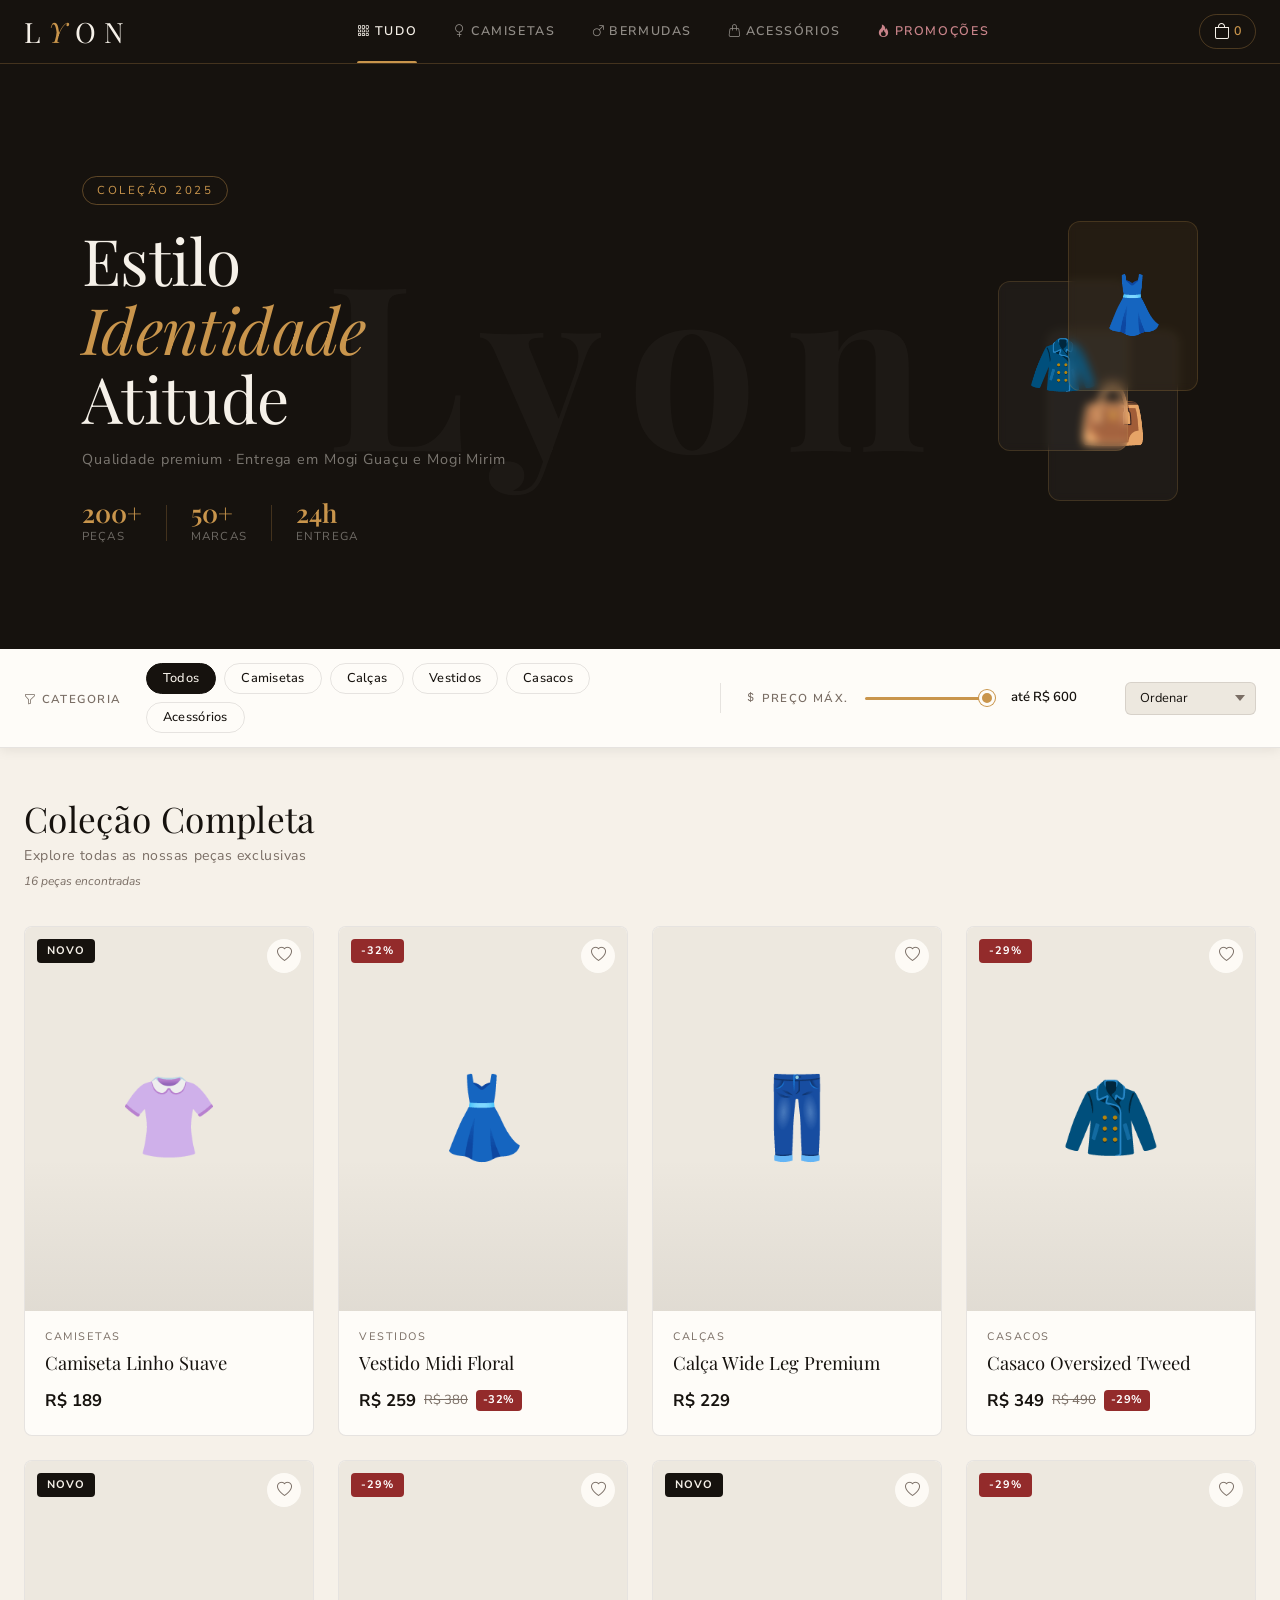
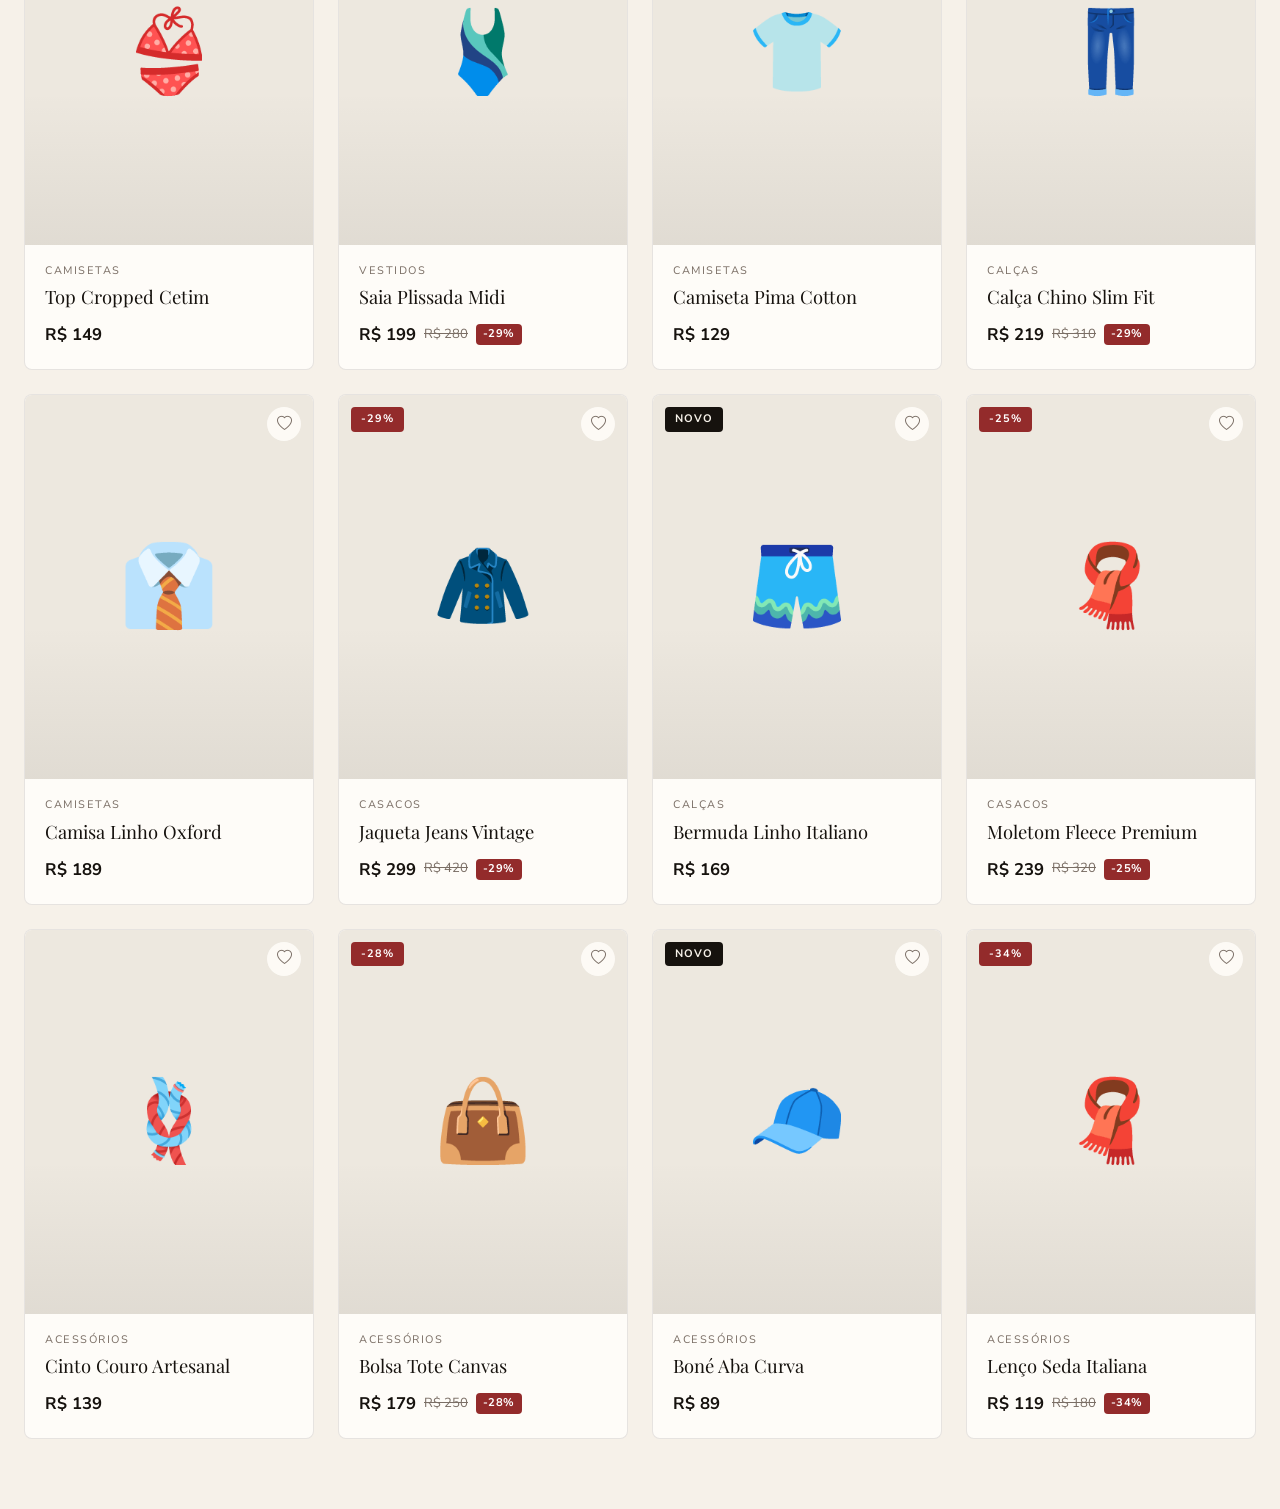
==== index.html @ 22f8c32c "First commit" ====
<!DOCTYPE html>
<html lang="pt-BR">
<head>
  <meta charset="UTF-8" />
  <meta name="viewport" content="width=device-width, initial-scale=1.0" />
  <title>Lyon Streetwear</title>

  <!-- Google Fonts -->
  <link rel="preconnect" href="https://fonts.googleapis.com" />
  <link rel="preconnect" href="https://fonts.gstatic.com" crossorigin />
  <link href="https://fonts.googleapis.com/css2?family=Playfair+Display:ital,wght@0,400;0,600;0,700;1,400;1,600&family=Nunito+Sans:wght@300;400;500;600&display=swap" rel="stylesheet" />

  <!-- Bootstrap 5 CSS -->
  <link href="https://cdn.jsdelivr.net/npm/bootstrap@5.3.3/dist/css/bootstrap.min.css" rel="stylesheet" />

  <!-- Bootstrap Icons -->
  <link rel="stylesheet" href="https://cdn.jsdelivr.net/npm/bootstrap-icons@1.11.3/font/bootstrap-icons.min.css" />

  <!-- Custom CSS -->
  <link rel="stylesheet" href="style.css" />
</head>
<body>

  <!-- ===== NAVBAR ===== -->
  <nav class="navbar navbar-expand-lg sticky-top" id="mainNavbar">
    <div class="container-fluid px-4">
      <a class="navbar-brand logo" href="#">L<em>Y</em>ON</a>

      <button class="navbar-toggler" type="button" data-bs-toggle="collapse" data-bs-target="#navbarContent">
        <span class="navbar-toggler-icon"></span>
      </button>

      <div class="collapse navbar-collapse" id="navbarContent">
        <ul class="navbar-nav mx-auto gap-1" id="sectionTabs">
          <li class="nav-item">
            <button class="nav-tab active" data-section="all">
              <i class="bi bi-grid-3x3-gap me-1"></i>Tudo
            </button>
          </li>
          <li class="nav-item">
            <button class="nav-tab" data-section="feminino">
              <i class="bi bi-gender-female me-1"></i>Camisetas
            </button>
          </li>
          <li class="nav-item">
            <button class="nav-tab" data-section="masculino">
              <i class="bi bi-gender-male me-1"></i>Bermudas
            </button>
          </li>
          <li class="nav-item">
            <button class="nav-tab" data-section="acessorios">
              <i class="bi bi-handbag me-1"></i>Acessórios
            </button>
          </li>
          <li class="nav-item">
            <button class="nav-tab promo-tab" data-section="promo">
              <i class="bi bi-fire me-1"></i>Promoções
            </button>
          </li>
        </ul>

        <div class="d-flex align-items-center gap-3 navbar-right">
          <span class="cart-count" id="cartBadge">
            <i class="bi bi-bag"></i>
            <span id="cartCount">0</span>
          </span>
        </div>
      </div>
    </div>
  </nav>

  <!-- ===== HERO ===== -->
  <section class="hero-section" id="heroArea">
    <div class="hero-bg-text">Lyon</div>
    <div class="container py-5">
      <div class="row align-items-center min-vh-40">
        <div class="col-lg-7" data-animate="fade-up">
          <span class="hero-eyebrow">Coleção 2025</span>
          <h1 class="hero-title">Estilo<br><em>Identidade</em><br>Atitude</h1>
          <p class="hero-sub">Qualidade premium · Entrega em Mogi Guaçu e Mogi Mirim</p>
          <div class="hero-stats d-flex gap-4 mt-4">
            <div class="stat-item">
              <span class="stat-num">200+</span>
              <span class="stat-label">Peças</span>
            </div>
            <div class="stat-divider"></div>
            <div class="stat-item">
              <span class="stat-num">50+</span>
              <span class="stat-label">Marcas</span>
            </div>
            <div class="stat-divider"></div>
            <div class="stat-item">
              <span class="stat-num">24h</span>
              <span class="stat-label">Entrega</span>
            </div>
          </div>
        </div>
        <div class="col-lg-5 d-none d-lg-flex justify-content-end" data-animate="fade-left">
          <div class="hero-card-stack">
            <div class="hero-card-item card-1">👗</div>
            <div class="hero-card-item card-2">🧥</div>
            <div class="hero-card-item card-3">👜</div>
          </div>
        </div>
      </div>
    </div>
  </section>

  <!-- ===== FILTERS BAR ===== -->
  <div class="filters-bar sticky-filters" id="filtersBar">
    <div class="container-fluid px-4">
      <div class="row align-items-center gy-2">

        <!-- Category filters -->
        <div class="col-auto">
          <span class="filter-label"><i class="bi bi-funnel me-1"></i>Categoria</span>
        </div>
        <div class="col">
          <div class="d-flex flex-wrap gap-2" id="catFilters">
            <button class="cat-btn active" data-cat="all">Todos</button>
            <button class="cat-btn" data-cat="camisetas">Camisetas</button>
            <button class="cat-btn" data-cat="calças">Calças</button>
            <button class="cat-btn" data-cat="vestidos">Vestidos</button>
            <button class="cat-btn" data-cat="casacos">Casacos</button>
            <button class="cat-btn" data-cat="acessórios">Acessórios</button>
          </div>
        </div>

        <div class="col-auto d-none d-md-block">
          <div class="filter-divider"></div>
        </div>

        <!-- Price filter -->
        <div class="col-auto d-flex align-items-center gap-3">
          <span class="filter-label"><i class="bi bi-currency-dollar me-1"></i>Preço máx.</span>
          <div class="price-range-wrap">
            <input type="range" class="price-slider" id="priceRange"
              min="50" max="600" value="600" step="10" />
          </div>
          <span class="price-display" id="priceDisplay">até R$ 600</span>
        </div>

        <!-- Sort -->
        <div class="col-auto ms-auto">
          <select class="sort-select" id="sortSelect">
            <option value="default">Ordenar</option>
            <option value="price-asc">Menor preço</option>
            <option value="price-desc">Maior preço</option>
            <option value="discount">Maior desconto</option>
          </select>
        </div>

      </div>
    </div>
  </div>

  <!-- ===== MAIN CONTENT ===== -->
  <main class="main-content">

    <!-- ALL SECTION -->
    <section class="store-section active" id="all-section">
      <div class="container-fluid px-4">
        <div class="section-header">
          <h2 class="section-title">Coleção Completa</h2>
          <p class="section-subtitle">Explore todas as nossas peças exclusivas</p>
          <span class="results-count" id="all-count"></span>
        </div>
        <div class="row g-4" id="all-grid"></div>
      </div>
    </section>

    <!-- CAMISETAS SECTION -->
    <section class="store-section" id="camisetas-section">
      <div class="container-fluid px-4">
        <div class="section-header">
          <h2 class="section-title">Camisetas</h2>
          <p class="section-subtitle">Para cada momento, uma peça perfeita</p>
          <span class="results-count" id="camisetas-count"></span>
        </div>
        <div class="row g-4" id="camisetas-grid"></div>
      </div>
    </section>

    <!-- BERMUDAS SECTION -->
    <section class="store-section" id="bermudas-section">
      <div class="container-fluid px-4">
        <div class="section-header">
          <h2 class="section-title">Bermudas</h2>
          <p class="section-subtitle">Estilo sem abrir mão do conforto</p>
          <span class="results-count" id="bermudas-count"></span>
        </div>
        <div class="row g-4" id="bermudas-grid"></div>
      </div>
    </section>

    <!-- ACESSORIOS SECTION -->
    <section class="store-section" id="acessorios-section">
      <div class="container-fluid px-4">
        <div class="section-header">
          <h2 class="section-title">Acessórios</h2>
          <p class="section-subtitle">O detalhe que transforma o look</p>
          <span class="results-count" id="acessorios-count"></span>
        </div>
        <div class="row g-4" id="acessorios-grid"></div>
      </div>
    </section>

    <!-- PROMO SECTION -->
    <section class="store-section" id="promo-section">
      <div class="container-fluid px-4">

        <!-- Promo Banner -->
        <div class="promo-banner mb-5">
          <div class="promo-banner-bg-text">SALE</div>
          <div class="row align-items-center">
            <div class="col-md-8">
              <span class="promo-eyebrow"><i class="bi bi-fire me-1"></i>Oferta Limitada</span>
              <h2 class="promo-banner-title">Até <em>50% OFF</em><br>nas melhores peças</h2>
              <p class="promo-banner-sub">Corra! Estoque limitado. Promoções válidas enquanto durarem.</p>
            </div>
            <div class="col-md-4 d-none d-md-flex justify-content-end">
              <div class="promo-badge-big">
                <span class="promo-pct">50</span>
                <span class="promo-pct-sign">%<br>OFF</span>
              </div>
            </div>
          </div>
        </div>

        <div class="section-header">
          <h2 class="section-title promo-title">Em Promoção</h2>
          <p class="section-subtitle">Descontos exclusivos nas peças selecionadas</p>
          <span class="results-count" id="promo-count"></span>
        </div>
        <div class="row g-4" id="promo-grid"></div>
      </div>
    </section>

  </main>

  <!-- ===== PRODUCT MODAL ===== -->
  <div class="modal fade" id="productModal" tabindex="-1" aria-hidden="true">
    <div class="modal-dialog modal-lg modal-dialog-centered">
      <div class="modal-content product-modal-content">

        <button type="button" class="modal-close-btn" data-bs-dismiss="modal">
          <i class="bi bi-x-lg"></i>
        </button>

        <div class="row g-0">
          <!-- Image -->
          <div class="col-md-5">
            <div class="modal-product-img" id="modalImg"></div>
          </div>

          <!-- Details -->
          <div class="col-md-7">
            <div class="modal-body-custom">

              <div class="modal-cat-label" id="modalCat"></div>
              <h3 class="modal-product-name" id="modalName"></h3>

              <!-- Unique Code -->
              <div class="product-code-box">
                <div>
                  <div class="code-label"><i class="bi bi-qr-code me-1"></i>Código único do produto</div>
                  <div class="code-value" id="modalCode"></div>
                </div>
                <button class="btn-copy" id="copyCodeBtn" title="Copiar código">
                  <i class="bi bi-clipboard"></i>
                </button>
              </div>

              <!-- Prices -->
              <div class="modal-prices d-flex align-items-center gap-2" id="modalPrices"></div>

              <!-- Description -->
              <p class="modal-desc" id="modalDesc"></p>

              <!-- Sizes -->
              <div class="modal-sizes-block" id="modalSizesBlock">
                <div class="sizes-label">Selecionar tamanho</div>
                <div class="sizes-wrap d-flex flex-wrap gap-2" id="modalSizes"></div>
              </div>

              <!-- Divider -->
              <hr class="modal-divider" />

              <!-- Features -->
              <div class="modal-features d-flex gap-3 mb-4">
                <div class="feature-item">
                  <i class="bi bi-truck"></i>
                  <span>Entrega rápida</span>
                </div>
                <div class="feature-item">
                  <i class="bi bi-arrow-repeat"></i>
                  <span>Troca fácil</span>
                </div>
                <div class="feature-item">
                  <i class="bi bi-shield-check"></i>
                  <span>Produto original</span>
                </div>
              </div>

              <!-- WhatsApp Button -->
              <a id="whatsappLink" class="btn-whatsapp" href="#" target="_blank" rel="noopener">
                <svg class="wa-icon" viewBox="0 0 24 24" xmlns="http://www.w3.org/2000/svg">
                  <path d="M17.472 14.382c-.297-.149-1.758-.867-2.03-.967-.273-.099-.471-.148-.67.15-.197.297-.767.966-.94 1.164-.173.199-.347.223-.644.075-.297-.15-1.255-.463-2.39-1.475-.883-.788-1.48-1.761-1.653-2.059-.173-.297-.018-.458.13-.606.134-.133.298-.347.446-.52.149-.174.198-.298.298-.497.099-.198.05-.371-.025-.52-.075-.149-.669-1.612-.916-2.207-.242-.579-.487-.5-.669-.51-.173-.008-.371-.01-.57-.01-.198 0-.52.074-.792.372-.272.297-1.04 1.016-1.04 2.479 0 1.462 1.065 2.875 1.213 3.074.149.198 2.096 3.2 5.077 4.487.709.306 1.262.489 1.694.625.712.227 1.36.195 1.871.118.571-.085 1.758-.719 2.006-1.413.248-.694.248-1.289.173-1.413-.074-.124-.272-.198-.57-.347m-5.421 7.403h-.004a9.87 9.87 0 01-5.031-1.378l-.361-.214-3.741.982.998-3.648-.235-.374a9.86 9.86 0 01-1.51-5.26c.001-5.45 4.436-9.884 9.888-9.884 2.64 0 5.122 1.03 6.988 2.898a9.825 9.825 0 012.893 6.994c-.003 5.45-4.437 9.884-9.885 9.884m8.413-18.297A11.815 11.815 0 0012.05 0C5.495 0 .16 5.335.157 11.892c0 2.096.547 4.142 1.588 5.945L.057 24l6.305-1.654a11.882 11.882 0 005.683 1.448h.005c6.554 0 11.89-5.335 11.893-11.893a11.821 11.821 0 00-3.48-8.413z"/>
                </svg>
                Comprar pelo WhatsApp
              </a>

            </div>
          </div>
        </div>

      </div>
    </div>
  </div>

  <!-- ===== TOAST ===== -->
  <div class="toast-container position-fixed bottom-0 end-0 p-3">
    <div id="copyToast" class="toast align-items-center text-bg-dark border-0" role="alert">
      <div class="d-flex">
        <div class="toast-body">
          <i class="bi bi-clipboard-check me-2 text-warning"></i>
          Código copiado com sucesso!
        </div>
        <button type="button" class="btn-close btn-close-white me-2 m-auto" data-bs-dismiss="toast"></button>
      </div>
    </div>
  </div>

  <!-- Bootstrap 5 JS -->
  <script src="https://cdn.jsdelivr.net/npm/bootstrap@5.3.3/dist/js/bootstrap.bundle.min.js"></script>

  <!-- Custom JS -->
  <script src="script.js"></script>
</body>
</html>
---- style.css ----
/* =============================================
   VELOUR — Loja de Roupas
   style.css
   ============================================= */

/* ----- CSS VARIABLES ----- */
:root {
  --cream:        #F6F1E9;
  --dark:         #16120E;
  --gold:         #C9954C;
  --gold-light:   #E8C07A;
  --rose:         #C9848A;
  --muted:        #7A6E65;
  --light-bg:     #EDE8DF;
  --white:        #FEFCF8;
  --promo-red:    #932B2B;
  --promo-soft:   #F9EAEA;
  --border:       rgba(22, 18, 14, 0.10);
  --shadow-sm:    0 2px 12px rgba(22,18,14,0.08);
  --shadow-md:    0 8px 32px rgba(22,18,14,0.13);
  --shadow-lg:    0 20px 60px rgba(22,18,14,0.18);
  --transition:   0.28s cubic-bezier(0.4, 0, 0.2, 1);
}

/* ----- BASE ----- */
*, *::before, *::after { box-sizing: border-box; }

html { scroll-behavior: smooth; }

body {
  font-family: 'Nunito Sans', sans-serif;
  background-color: var(--cream);
  color: var(--dark);
  overflow-x: hidden;
}

/* ----- SCROLLBAR ----- */
::-webkit-scrollbar { width: 5px; }
::-webkit-scrollbar-track { background: var(--cream); }
::-webkit-scrollbar-thumb { background: var(--gold); border-radius: 4px; }

/* =============================================
   NAVBAR
   ============================================= */
#mainNavbar {
  background: var(--dark);
  border-bottom: 1px solid rgba(201, 149, 76, 0.25);
  padding: 0;
  min-height: 64px;
  z-index: 1050;
}

/* Logo */
.logo {
  font-family: 'Playfair Display', serif;
  font-size: 1.75rem;
  font-weight: 400;
  letter-spacing: 0.28em;
  color: var(--cream) !important;
  text-decoration: none;
  line-height: 1;
}
.logo em {
  font-style: italic;
  color: var(--gold);
}

/* Toggler */
.navbar-toggler {
  border-color: rgba(201,149,76,0.4);
  padding: 6px 10px;
}
.navbar-toggler-icon {
  background-image: url("data:image/svg+xml,%3csvg xmlns='http://www.w3.org/2000/svg' viewBox='0 0 30 30'%3e%3cpath stroke='rgba(201,149,76,0.9)' stroke-linecap='round' stroke-miterlimit='10' stroke-width='2' d='M4 7h22M4 15h22M4 23h22'/%3e%3c/svg%3e");
}

/* Nav tabs */
.nav-tab {
  background: none;
  border: none;
  color: rgba(246, 241, 233, 0.55);
  font-family: 'Nunito Sans', sans-serif;
  font-size: 0.78rem;
  font-weight: 600;
  letter-spacing: 0.13em;
  text-transform: uppercase;
  padding: 22px 16px;
  cursor: pointer;
  position: relative;
  transition: color var(--transition);
  white-space: nowrap;
}
.nav-tab::after {
  content: '';
  position: absolute;
  bottom: 0; left: 16px; right: 16px;
  height: 2px;
  background: var(--gold);
  border-radius: 2px 2px 0 0;
  transform: scaleX(0);
  transition: transform var(--transition);
}
.nav-tab:hover,
.nav-tab.active {
  color: var(--cream);
}
.nav-tab.active::after,
.nav-tab:hover::after {
  transform: scaleX(1);
}
.nav-tab.promo-tab {
  color: var(--rose);
}
.nav-tab.promo-tab::after { display: none; }
.nav-tab.promo-tab:hover,
.nav-tab.promo-tab.active {
  color: #fff;
  background: var(--promo-red);
  border-radius: 4px;
}

/* Cart badge */
.cart-count {
  display: flex;
  align-items: center;
  gap: 4px;
  color: var(--cream);
  font-size: 1rem;
  cursor: pointer;
  padding: 8px 14px;
  border: 1px solid rgba(201,149,76,0.3);
  border-radius: 100px;
  transition: border-color var(--transition);
  line-height: 1;
}
.cart-count:hover { border-color: var(--gold); }
.cart-count span {
  font-size: 0.78rem;
  font-weight: 600;
  color: var(--gold);
}

/* =============================================
   HERO
   ============================================= */
.hero-section {
  background: var(--dark);
  position: relative;
  overflow: hidden;
  padding: 64px 0 56px;
}
.hero-bg-text {
  position: absolute;
  top: 50%;
  left: 50%;
  transform: translate(-50%, -50%);
  font-family: 'Playfair Display', serif;
  font-size: clamp(6rem, 18vw, 18rem);
  font-weight: 700;
  color: rgba(255,255,255,0.03);
  letter-spacing: 0.12em;
  white-space: nowrap;
  pointer-events: none;
  user-select: none;
}
.min-vh-40 { min-height: 40vh; }

.hero-eyebrow {
  display: inline-block;
  font-size: 0.72rem;
  letter-spacing: 0.22em;
  text-transform: uppercase;
  color: var(--gold);
  border: 1px solid rgba(201,149,76,0.4);
  padding: 5px 14px;
  border-radius: 100px;
  margin-bottom: 20px;
}
.hero-title {
  font-family: 'Playfair Display', serif;
  font-size: clamp(2.6rem, 5vw, 4.2rem);
  font-weight: 400;
  color: var(--cream);
  line-height: 1.08;
  letter-spacing: -0.01em;
  margin-bottom: 16px;
}
.hero-title em {
  font-style: italic;
  color: var(--gold);
}
.hero-sub {
  color: rgba(246,241,233,0.45);
  font-size: 0.9rem;
  letter-spacing: 0.06em;
  margin-bottom: 0;
}
.hero-stats {
  padding-top: 6px;
}
.stat-item {
  display: flex;
  flex-direction: column;
  gap: 2px;
}
.stat-num {
  font-family: 'Playfair Display', serif;
  font-size: 1.6rem;
  color: var(--gold);
  font-weight: 600;
  line-height: 1;
}
.stat-label {
  font-size: 0.72rem;
  color: rgba(246,241,233,0.4);
  text-transform: uppercase;
  letter-spacing: 0.1em;
}
.stat-divider {
  width: 1px;
  height: 36px;
  background: rgba(201,149,76,0.25);
  align-self: center;
}

/* Hero card stack */
.hero-card-stack {
  position: relative;
  width: 220px;
  height: 280px;
}
.hero-card-item {
  position: absolute;
  display: flex;
  align-items: center;
  justify-content: center;
  font-size: 3.5rem;
  border-radius: 12px;
  width: 130px;
  height: 170px;
  background: rgba(255,255,255,0.04);
  border: 1px solid rgba(201,149,76,0.2);
  backdrop-filter: blur(4px);
}
.card-1 { top: 0; right: 0; z-index: 3; background: rgba(201,149,76,0.08); animation: float1 4s ease-in-out infinite; }
.card-2 { top: 60px; right: 70px; z-index: 2; animation: float2 4s ease-in-out infinite 0.8s; }
.card-3 { top: 110px; right: 20px; z-index: 1; animation: float3 4s ease-in-out infinite 1.6s; }

@keyframes float1 { 0%,100%{transform:translateY(0)} 50%{transform:translateY(-10px)} }
@keyframes float2 { 0%,100%{transform:translateY(0)} 50%{transform:translateY(-7px)} }
@keyframes float3 { 0%,100%{transform:translateY(0)} 50%{transform:translateY(-12px)} }

/* Animations */
[data-animate] { opacity: 0; transform: translateY(24px); transition: opacity 0.7s ease, transform 0.7s ease; }
[data-animate="fade-left"] { transform: translateX(24px); }
[data-animate].animated { opacity: 1; transform: none; }

/* =============================================
   FILTERS BAR
   ============================================= */
.filters-bar {
  background: var(--white);
  border-bottom: 1px solid var(--border);
  padding: 14px 0;
  box-shadow: var(--shadow-sm);
  z-index: 1040;
  top: 64px;
}

.filter-label {
  font-size: 0.72rem;
  text-transform: uppercase;
  letter-spacing: 0.13em;
  color: var(--muted);
  font-weight: 600;
  white-space: nowrap;
}

/* Category buttons */
.cat-btn {
  background: none;
  border: 1px solid var(--border);
  border-radius: 100px;
  padding: 5px 16px;
  font-family: 'Nunito Sans', sans-serif;
  font-size: 0.8rem;
  font-weight: 500;
  color: var(--dark);
  cursor: pointer;
  transition: all var(--transition);
  letter-spacing: 0.02em;
}
.cat-btn:hover {
  border-color: var(--gold);
  color: var(--gold);
}
.cat-btn.active {
  background: var(--dark);
  border-color: var(--dark);
  color: var(--cream);
}

.filter-divider {
  width: 1px;
  height: 30px;
  background: var(--border);
}

/* Price slider */
.price-range-wrap { display: flex; align-items: center; }
.price-slider {
  -webkit-appearance: none;
  appearance: none;
  width: 130px;
  height: 3px;
  background: linear-gradient(to right, var(--gold) var(--pct, 100%), rgba(22,18,14,0.15) var(--pct, 100%));
  outline: none;
  border-radius: 3px;
  cursor: pointer;
}
.price-slider::-webkit-slider-thumb {
  -webkit-appearance: none;
  width: 16px;
  height: 16px;
  background: var(--gold);
  border-radius: 50%;
  border: 3px solid var(--white);
  box-shadow: 0 0 0 1px var(--gold);
  cursor: pointer;
}
.price-slider::-moz-range-thumb {
  width: 14px;
  height: 14px;
  background: var(--gold);
  border-radius: 50%;
  border: 3px solid var(--white);
  cursor: pointer;
}
.price-display {
  font-size: 0.82rem;
  font-weight: 600;
  color: var(--dark);
  min-width: 90px;
}

/* Sort select */
.sort-select {
  background: var(--light-bg);
  border: 1px solid var(--border);
  border-radius: 6px;
  padding: 6px 14px;
  font-family: 'Nunito Sans', sans-serif;
  font-size: 0.8rem;
  color: var(--dark);
  cursor: pointer;
  outline: none;
  transition: border-color var(--transition);
  appearance: none;
  -webkit-appearance: none;
  background-image: url("data:image/svg+xml,%3Csvg xmlns='http://www.w3.org/2000/svg' width='10' height='6'%3E%3Cpath d='M0 0l5 6 5-6z' fill='%237A6E65'/%3E%3C/svg%3E");
  background-repeat: no-repeat;
  background-position: right 10px center;
  padding-right: 28px;
}
.sort-select:focus { border-color: var(--gold); }

/* =============================================
   SECTIONS
   ============================================= */
.main-content { padding-top: 10px; }

.store-section {
  display: none;
  padding: 40px 0 70px;
}
.store-section.active { display: block; }

.section-header {
  margin-bottom: 36px;
  display: flex;
  flex-direction: column;
  gap: 4px;
}
.section-title {
  font-family: 'Playfair Display', serif;
  font-size: 2.2rem;
  font-weight: 400;
  letter-spacing: 0.01em;
  margin: 0;
  color: var(--dark);
}
.section-subtitle {
  font-size: 0.88rem;
  color: var(--muted);
  letter-spacing: 0.04em;
  margin: 0;
}
.results-count {
  font-size: 0.75rem;
  color: var(--muted);
  font-style: italic;
  margin-top: 2px;
}

/* =============================================
   PROMO BANNER
   ============================================= */
.promo-banner {
  background: var(--dark);
  border-radius: 10px;
  padding: 44px 48px;
  position: relative;
  overflow: hidden;
}
.promo-banner-bg-text {
  position: absolute;
  right: -20px;
  top: 50%;
  transform: translateY(-50%);
  font-family: 'Playfair Display', serif;
  font-size: 10rem;
  color: rgba(255,255,255,0.04);
  font-weight: 700;
  line-height: 1;
  pointer-events: none;
}
.promo-eyebrow {
  display: inline-block;
  font-size: 0.72rem;
  letter-spacing: 0.2em;
  text-transform: uppercase;
  color: var(--rose);
  border: 1px solid rgba(201,132,138,0.35);
  padding: 5px 14px;
  border-radius: 100px;
  margin-bottom: 14px;
}
.promo-banner-title {
  font-family: 'Playfair Display', serif;
  font-size: clamp(1.8rem, 3.5vw, 2.8rem);
  font-weight: 400;
  color: var(--cream);
  line-height: 1.15;
  margin-bottom: 10px;
}
.promo-banner-title em {
  font-style: italic;
  color: var(--gold);
}
.promo-banner-sub {
  color: rgba(246,241,233,0.45);
  font-size: 0.88rem;
  margin: 0;
}
.promo-badge-big {
  display: flex;
  align-items: flex-start;
  gap: 4px;
  color: var(--gold);
}
.promo-pct {
  font-family: 'Playfair Display', serif;
  font-size: 6rem;
  font-weight: 700;
  line-height: 1;
}
.promo-pct-sign {
  font-family: 'Playfair Display', serif;
  font-size: 1.8rem;
  font-weight: 600;
  line-height: 1.1;
  padding-top: 8px;
  color: var(--gold-light);
}
.promo-title { color: var(--promo-red); }

/* =============================================
   PRODUCT CARDS
   ============================================= */
.product-card {
  background: var(--white);
  border-radius: 8px;
  overflow: hidden;
  cursor: pointer;
  transition: transform var(--transition), box-shadow var(--transition);
  border: 1px solid var(--border);
  height: 100%;
  display: flex;
  flex-direction: column;
}
.product-card:hover {
  transform: translateY(-8px);
  box-shadow: var(--shadow-lg);
  border-color: transparent;
}

.product-thumb {
  position: relative;
  aspect-ratio: 3 / 4;
  display: flex;
  align-items: center;
  justify-content: center;
  font-size: 5rem;
  background: var(--light-bg);
  overflow: hidden;
  flex-shrink: 0;
}
.product-thumb::after {
  content: '';
  position: absolute;
  inset: 0;
  background: linear-gradient(to bottom, transparent 60%, rgba(22,18,14,0.06) 100%);
}

/* Badges */
.badge-promo,
.badge-new {
  position: absolute;
  top: 12px;
  left: 12px;
  font-size: 0.68rem;
  font-weight: 700;
  letter-spacing: 0.1em;
  text-transform: uppercase;
  padding: 4px 10px;
  border-radius: 4px;
  z-index: 1;
}
.badge-promo { background: var(--promo-red); color: #fff; }
.badge-new { background: var(--dark); color: var(--cream); }
.badge-wishlist {
  position: absolute;
  top: 12px;
  right: 12px;
  width: 34px;
  height: 34px;
  background: rgba(254,252,248,0.9);
  border-radius: 50%;
  display: flex;
  align-items: center;
  justify-content: center;
  font-size: 0.95rem;
  color: var(--muted);
  z-index: 1;
  transition: all var(--transition);
  backdrop-filter: blur(4px);
}
.badge-wishlist:hover { background: #fff; color: var(--promo-red); transform: scale(1.1); }

.product-body {
  padding: 18px 20px 22px;
  display: flex;
  flex-direction: column;
  flex-grow: 1;
}
.product-cat-tag {
  font-size: 0.68rem;
  text-transform: uppercase;
  letter-spacing: 0.14em;
  color: var(--muted);
  margin-bottom: 6px;
}
.product-name {
  font-family: 'Playfair Display', serif;
  font-size: 1.15rem;
  font-weight: 400;
  line-height: 1.35;
  margin-bottom: 12px;
  flex-grow: 1;
  color: var(--dark);
}
.product-prices {
  display: flex;
  align-items: center;
  gap: 8px;
  flex-wrap: wrap;
}
.price-now {
  font-size: 1.05rem;
  font-weight: 700;
  color: var(--dark);
  font-family: 'Nunito Sans', sans-serif;
}
.price-was {
  font-size: 0.82rem;
  color: var(--muted);
  text-decoration: line-through;
}
.price-off {
  font-size: 0.7rem;
  background: var(--promo-red);
  color: #fff;
  padding: 2px 7px;
  border-radius: 4px;
  font-weight: 700;
  letter-spacing: 0.04em;
}

/* No results */
.no-results {
  grid-column: 1 / -1;
  text-align: center;
  padding: 80px 20px;
  color: var(--muted);
}
.no-results .no-icon { font-size: 3.5rem; margin-bottom: 16px; display: block; }
.no-results p {
  font-family: 'Playfair Display', serif;
  font-size: 1.3rem;
  color: var(--muted);
  margin: 0;
}

/* =============================================
   PRODUCT MODAL
   ============================================= */
.product-modal-content {
  border-radius: 12px;
  border: none;
  overflow: hidden;
  background: var(--white);
  box-shadow: var(--shadow-lg);
  position: relative;
}

.modal-close-btn {
  position: absolute;
  top: 16px;
  right: 16px;
  z-index: 20;
  width: 36px;
  height: 36px;
  background: rgba(246,241,233,0.9);
  border: none;
  border-radius: 50%;
  display: flex;
  align-items: center;
  justify-content: center;
  font-size: 0.9rem;
  color: var(--dark);
  cursor: pointer;
  transition: all var(--transition);
  backdrop-filter: blur(4px);
}
.modal-close-btn:hover { background: var(--cream); transform: scale(1.08); }

.modal-product-img {
  min-height: 360px;
  height: 100%;
  display: flex;
  align-items: center;
  justify-content: center;
  font-size: 7rem;
  background: var(--light-bg);
  position: relative;
}

.modal-body-custom {
  padding: 36px 32px 36px;
  display: flex;
  flex-direction: column;
  height: 100%;
  overflow-y: auto;
  max-height: 80vh;
}

.modal-cat-label {
  font-size: 0.7rem;
  text-transform: uppercase;
  letter-spacing: 0.18em;
  color: var(--muted);
  margin-bottom: 8px;
}
.modal-product-name {
  font-family: 'Playfair Display', serif;
  font-size: 1.9rem;
  font-weight: 400;
  line-height: 1.2;
  margin-bottom: 18px;
  color: var(--dark);
}

/* Unique Code Box */
.product-code-box {
  background: var(--light-bg);
  border: 1px dashed rgba(22,18,14,0.2);
  border-radius: 8px;
  padding: 14px 18px;
  display: flex;
  align-items: center;
  justify-content: space-between;
  margin-bottom: 20px;
  gap: 12px;
}
.code-label {
  font-size: 0.68rem;
  text-transform: uppercase;
  letter-spacing: 0.14em;
  color: var(--muted);
  margin-bottom: 4px;
}
.code-value {
  font-family: 'Playfair Display', serif;
  font-size: 1.3rem;
  font-weight: 600;
  letter-spacing: 0.12em;
  color: var(--dark);
}
.btn-copy {
  background: var(--white);
  border: 1px solid var(--border);
  border-radius: 6px;
  padding: 8px 12px;
  font-size: 1rem;
  color: var(--muted);
  cursor: pointer;
  transition: all var(--transition);
  flex-shrink: 0;
  line-height: 1;
}
.btn-copy:hover { border-color: var(--gold); color: var(--gold); }
.btn-copy.copied { border-color: #198754; color: #198754; }

/* Modal prices */
.modal-prices {
  margin-bottom: 16px;
}
.modal-price-now {
  font-family: 'Playfair Display', serif;
  font-size: 2rem;
  font-weight: 600;
  color: var(--dark);
  line-height: 1;
}
.modal-price-was {
  font-size: 1rem;
  color: var(--muted);
  text-decoration: line-through;
}

.modal-desc {
  font-size: 0.88rem;
  color: var(--muted);
  line-height: 1.75;
  margin-bottom: 20px;
  padding-top: 16px;
  border-top: 1px solid var(--border);
}

/* Sizes */
.modal-sizes-block { margin-bottom: 16px; }
.sizes-label {
  font-size: 0.7rem;
  text-transform: uppercase;
  letter-spacing: 0.13em;
  color: var(--muted);
  font-weight: 600;
  margin-bottom: 10px;
}
.size-opt {
  min-width: 42px;
  height: 42px;
  padding: 0 10px;
  display: flex;
  align-items: center;
  justify-content: center;
  border: 1px solid var(--border);
  border-radius: 6px;
  font-size: 0.82rem;
  font-weight: 500;
  cursor: pointer;
  background: none;
  font-family: 'Nunito Sans', sans-serif;
  color: var(--dark);
  transition: all var(--transition);
}
.size-opt:hover { border-color: var(--gold); color: var(--gold); }
.size-opt.active {
  background: var(--dark);
  border-color: var(--dark);
  color: var(--cream);
}

.modal-divider {
  border-color: var(--border);
  margin: 16px 0;
}

/* Features */
.feature-item {
  display: flex;
  flex-direction: column;
  align-items: center;
  gap: 4px;
  font-size: 0.7rem;
  color: var(--muted);
  text-align: center;
  flex: 1;
}
.feature-item i {
  font-size: 1.25rem;
  color: var(--gold);
}

/* WhatsApp button */
.btn-whatsapp {
  display: flex;
  align-items: center;
  justify-content: center;
  gap: 10px;
  background: #25D366;
  color: #fff;
  border: none;
  padding: 15px 24px;
  border-radius: 8px;
  font-family: 'Nunito Sans', sans-serif;
  font-size: 0.95rem;
  font-weight: 700;
  letter-spacing: 0.04em;
  cursor: pointer;
  text-decoration: none;
  transition: background var(--transition), transform 0.15s;
  margin-top: auto;
}
.btn-whatsapp:hover {
  background: #1db954;
  color: #fff;
  transform: scale(1.02);
}
.wa-icon {
  width: 22px;
  height: 22px;
  fill: #fff;
  flex-shrink: 0;
}

/* =============================================
   TOAST
   ============================================= */
#copyToast {
  border-radius: 8px;
  font-size: 0.88rem;
}

/* =============================================
   RESPONSIVE
   ============================================= */
@media (max-width: 768px) {
  .hero-section { padding: 48px 0 40px; }
  .hero-title { font-size: 2.4rem; }
  .filters-bar { top: 56px; }
  #mainNavbar { min-height: 56px; }
  .nav-tab { padding: 14px 12px; font-size: 0.72rem; }
  .promo-banner { padding: 28px 24px; }
  .modal-body-custom { padding: 24px 22px 28px; max-height: none; }
  .modal-product-img { min-height: 240px; }
  .product-code-box { flex-wrap: wrap; }
}

@media (max-width: 576px) {
  .logo { font-size: 1.4rem; letter-spacing: 0.2em; }
  .hero-title { font-size: 2rem; }
  .section-title { font-size: 1.8rem; }
  .promo-banner-title { font-size: 1.6rem; }
  .modal-product-name { font-size: 1.5rem; }
}
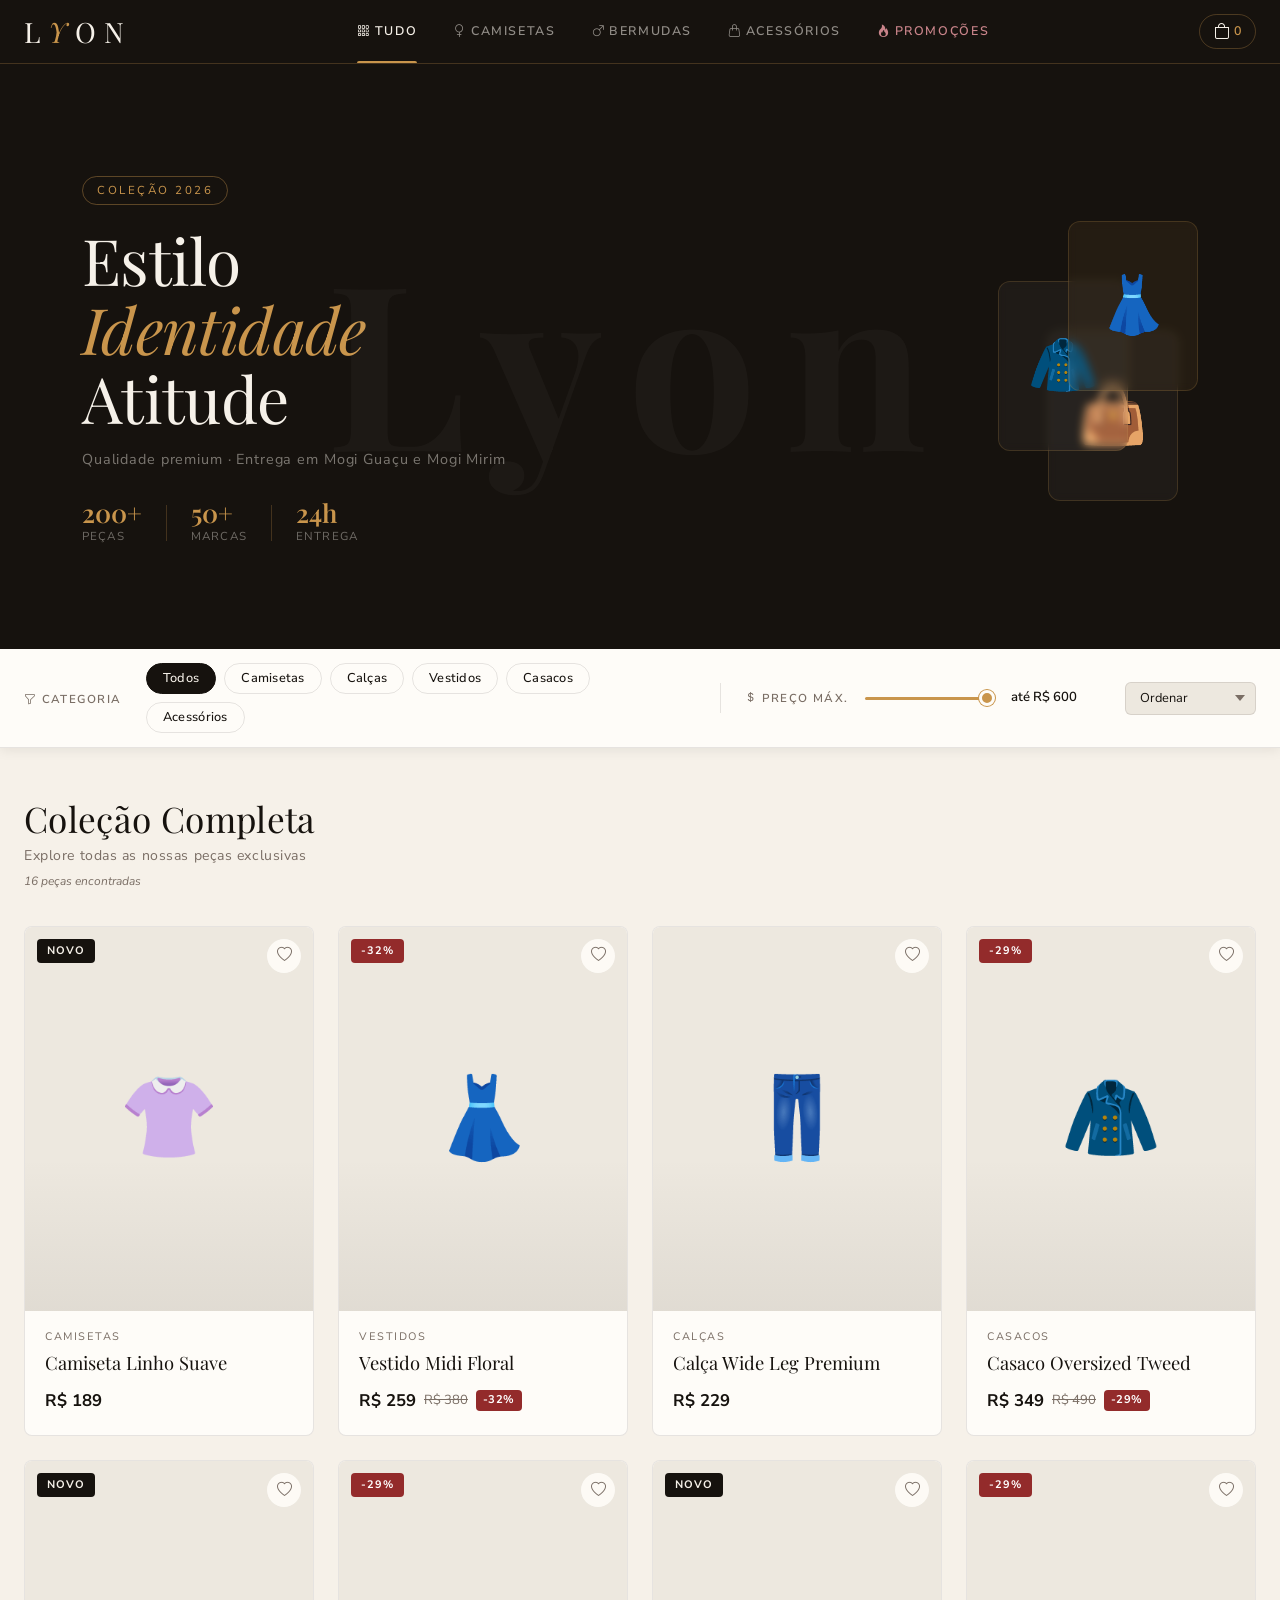
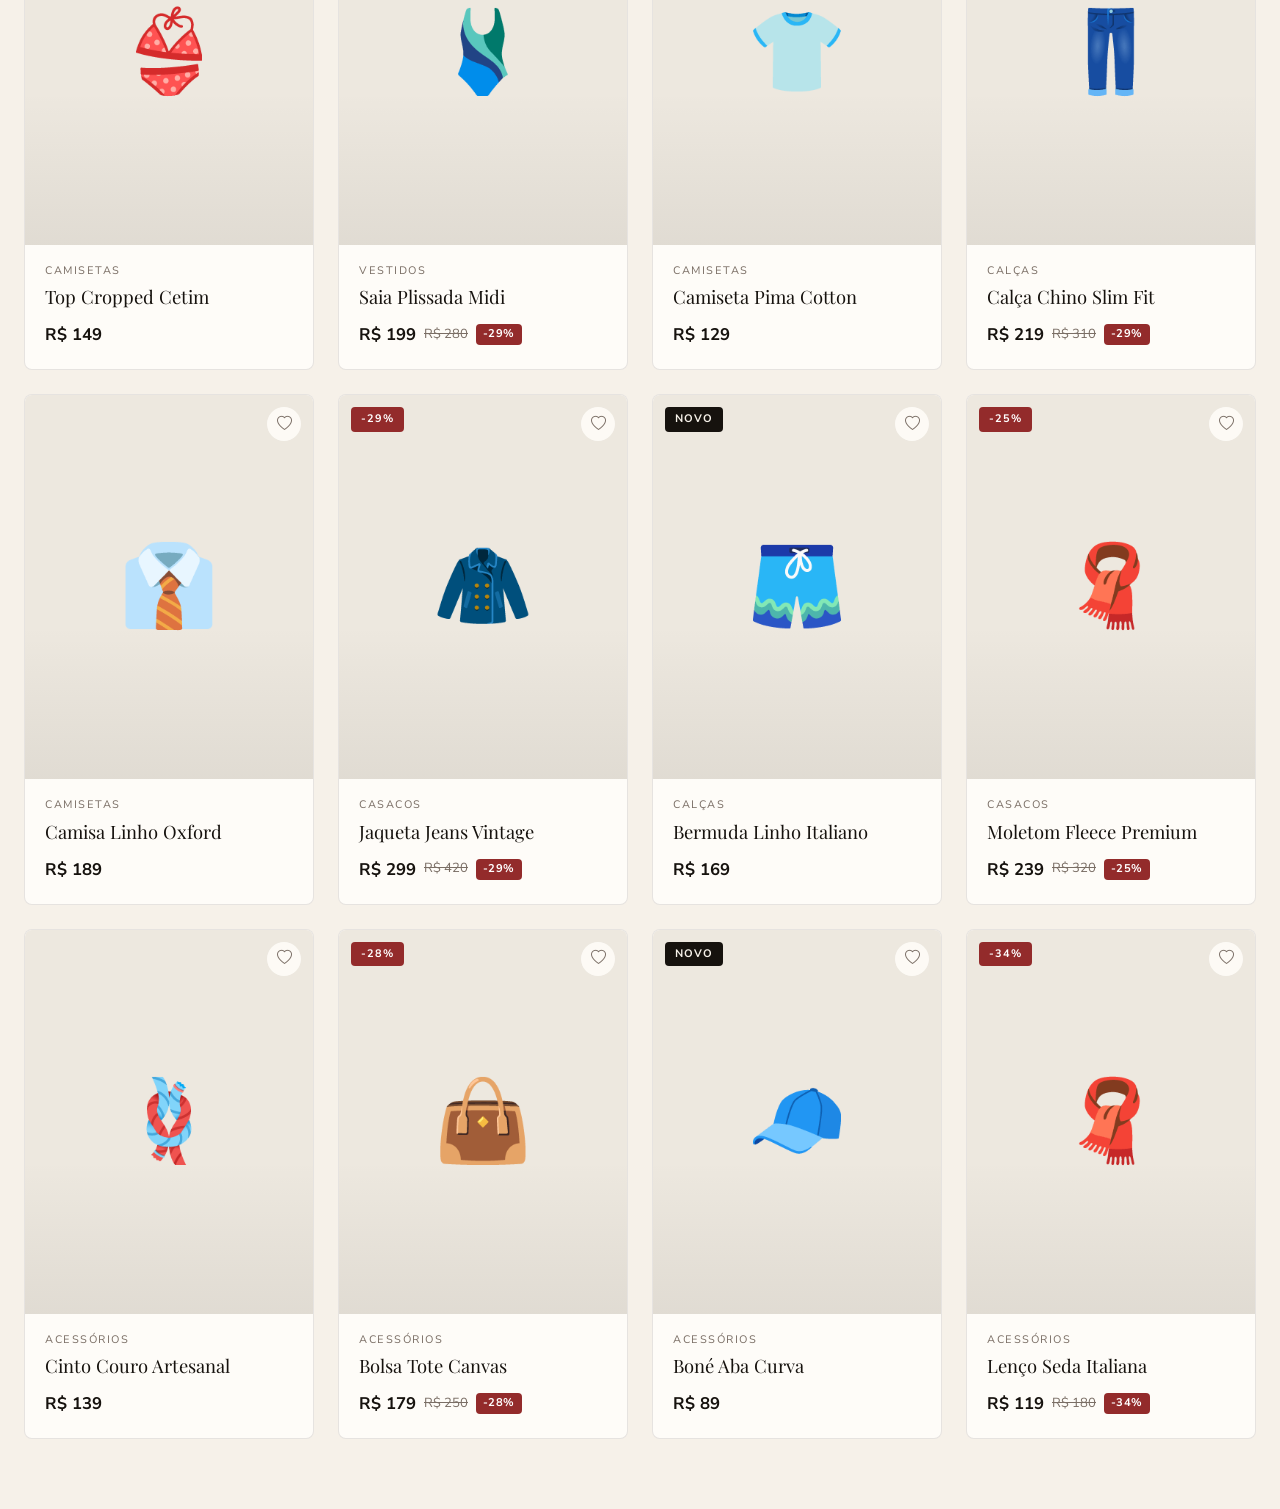
==== commit fb812974: "update" ====
--- a/index.html
+++ b/index.html
@@ -75,7 +75,7 @@
     <div class="container py-5">
       <div class="row align-items-center min-vh-40">
         <div class="col-lg-7" data-animate="fade-up">
-          <span class="hero-eyebrow">Coleção 2025</span>
+          <span class="hero-eyebrow">Coleção 2026</span>
           <h1 class="hero-title">Estilo<br><em>Identidade</em><br>Atitude</h1>
           <p class="hero-sub">Qualidade premium · Entrega em Mogi Guaçu e Mogi Mirim</p>
           <div class="hero-stats d-flex gap-4 mt-4">
@@ -198,7 +198,7 @@
       <div class="container-fluid px-4">
         <div class="section-header">
           <h2 class="section-title">Acessórios</h2>
-          <p class="section-subtitle">O detalhe que transforma o look</p>
+          <p class="section-subtitle">O detalhe que transforma o visual</p>
           <span class="results-count" id="acessorios-count"></span>
         </div>
         <div class="row g-4" id="acessorios-grid"></div>
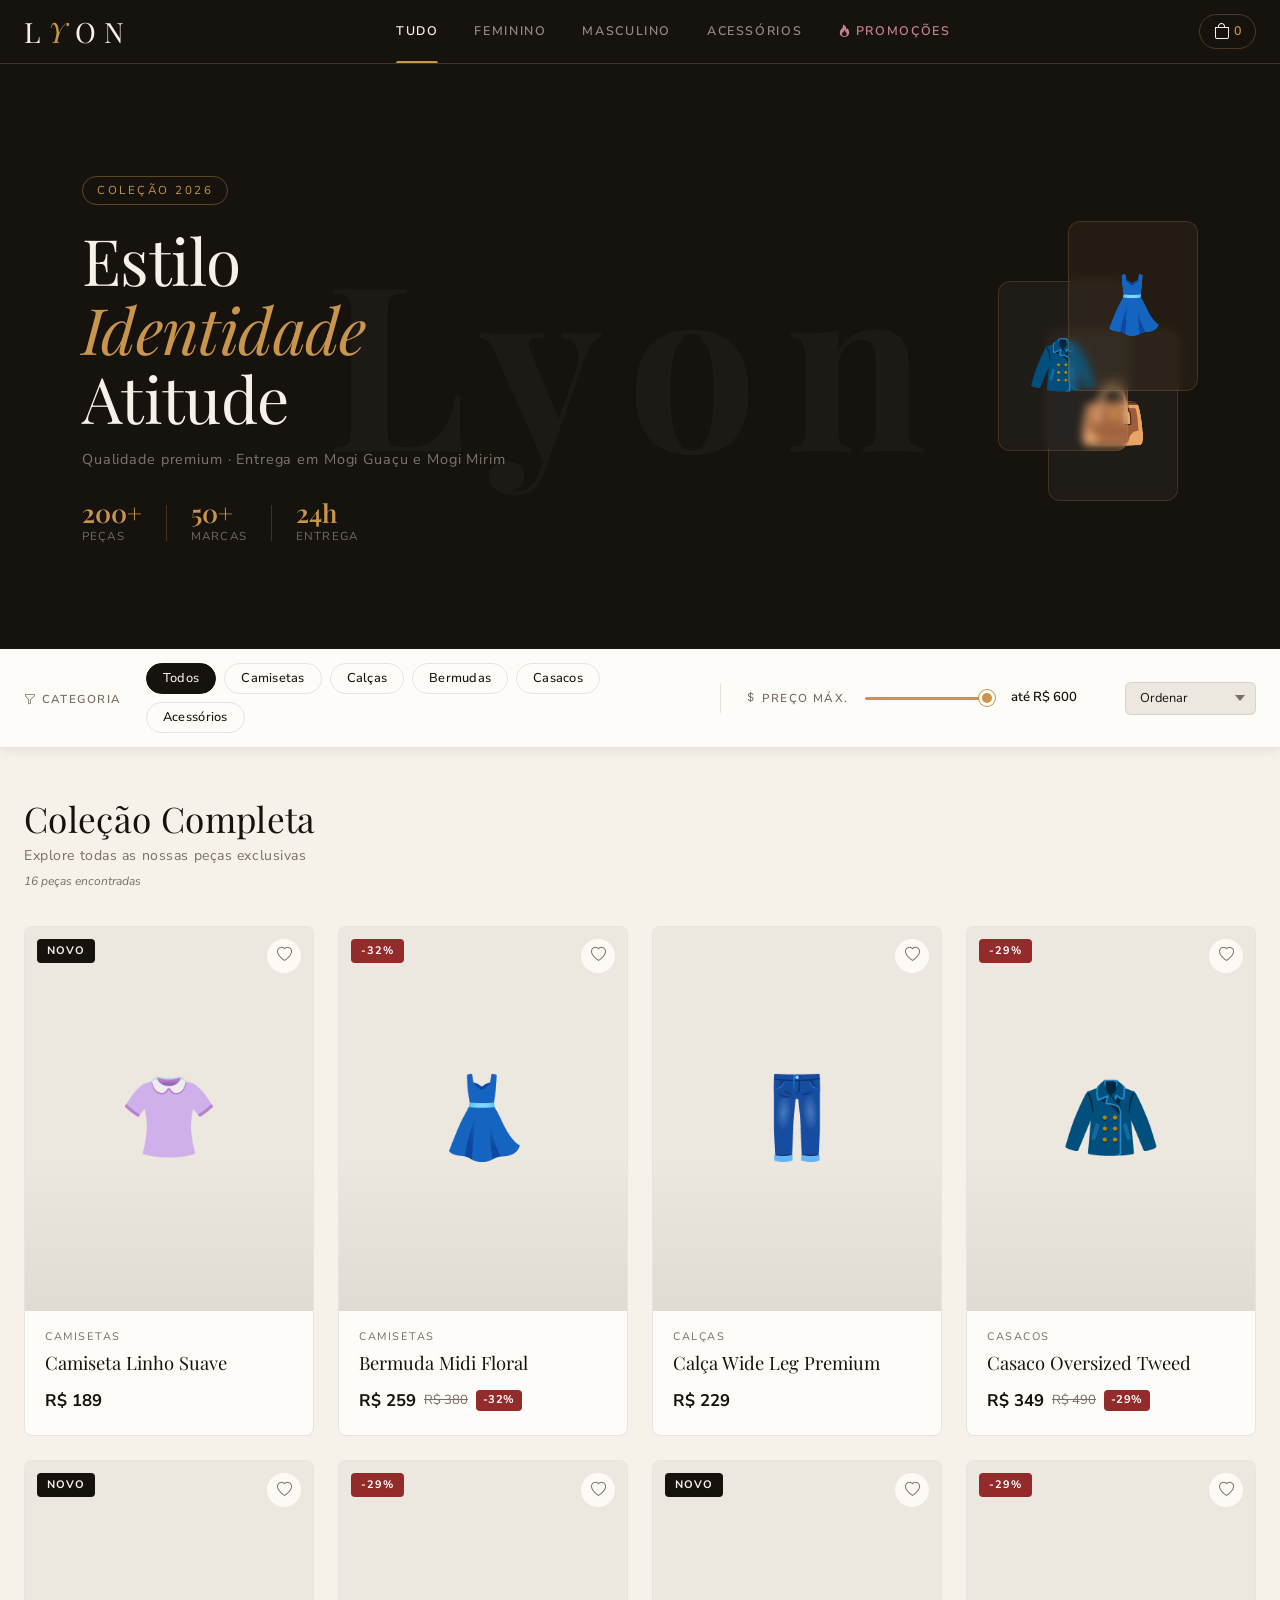
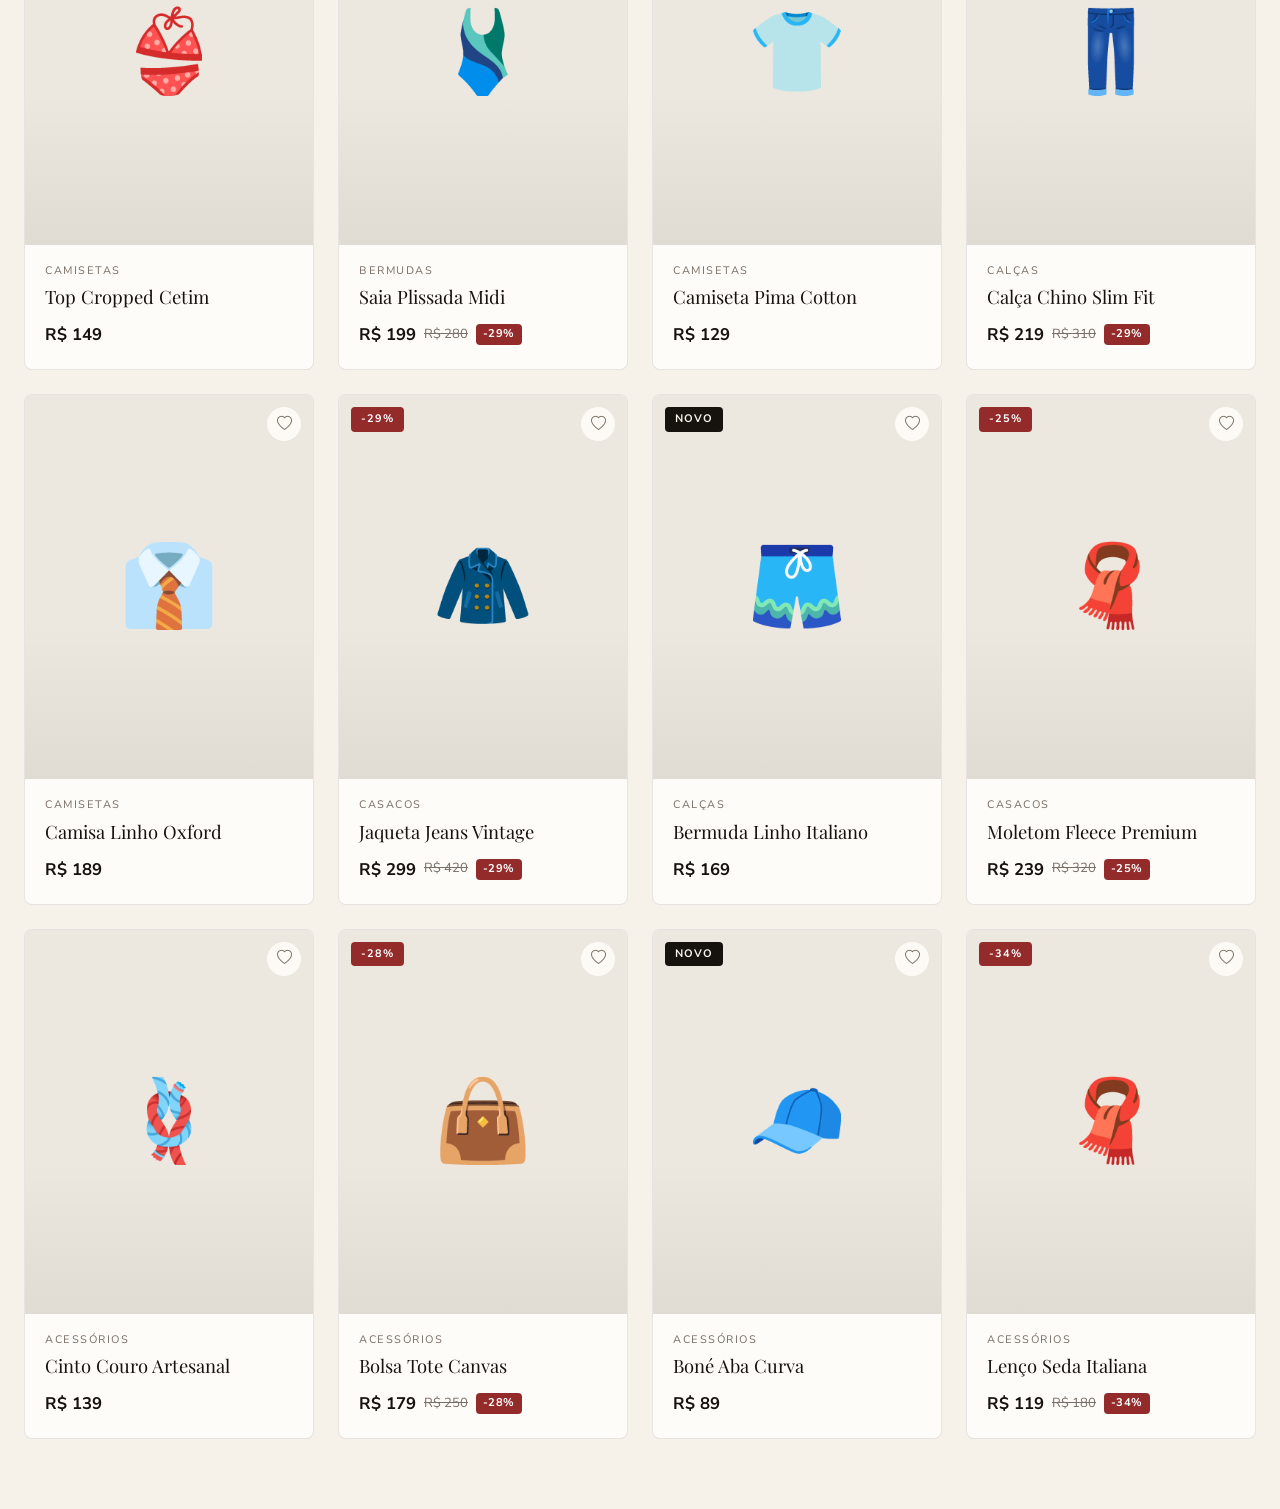
==== commit 609a9ad7: "update" ====
--- a/index.html
+++ b/index.html
@@ -34,22 +34,22 @@
         <ul class="navbar-nav mx-auto gap-1" id="sectionTabs">
           <li class="nav-item">
             <button class="nav-tab active" data-section="all">
-              <i class="bi bi-grid-3x3-gap me-1"></i>Tudo
+              Tudo
             </button>
           </li>
           <li class="nav-item">
             <button class="nav-tab" data-section="feminino">
-              <i class="bi bi-gender-female me-1"></i>Camisetas
+              Feminino
             </button>
           </li>
           <li class="nav-item">
             <button class="nav-tab" data-section="masculino">
-              <i class="bi bi-gender-male me-1"></i>Bermudas
+              Masculino
             </button>
           </li>
           <li class="nav-item">
             <button class="nav-tab" data-section="acessorios">
-              <i class="bi bi-handbag me-1"></i>Acessórios
+              Acessórios
             </button>
           </li>
           <li class="nav-item">
@@ -69,7 +69,7 @@
     </div>
   </nav>
 
-  <!-- ===== HERO ===== -->
+  <!-- HERO -->
   <section class="hero-section" id="heroArea">
     <div class="hero-bg-text">Lyon</div>
     <div class="container py-5">
@@ -106,12 +106,12 @@
     </div>
   </section>
 
-  <!-- ===== FILTERS BAR ===== -->
+  <!--FILTERS BAR-->
   <div class="filters-bar sticky-filters" id="filtersBar">
     <div class="container-fluid px-4">
       <div class="row align-items-center gy-2">
 
-        <!-- Category filters -->
+        <!--Filtros por categoria-->
         <div class="col-auto">
           <span class="filter-label"><i class="bi bi-funnel me-1"></i>Categoria</span>
         </div>
@@ -120,7 +120,7 @@
             <button class="cat-btn active" data-cat="all">Todos</button>
             <button class="cat-btn" data-cat="camisetas">Camisetas</button>
             <button class="cat-btn" data-cat="calças">Calças</button>
-            <button class="cat-btn" data-cat="vestidos">Vestidos</button>
+            <button class="cat-btn" data-cat="bermudas">Bermudas</button>
             <button class="cat-btn" data-cat="casacos">Casacos</button>
             <button class="cat-btn" data-cat="acessórios">Acessórios</button>
           </div>
@@ -130,7 +130,7 @@
           <div class="filter-divider"></div>
         </div>
 
-        <!-- Price filter -->
+        <!--filtros de preço-->
         <div class="col-auto d-flex align-items-center gap-3">
           <span class="filter-label"><i class="bi bi-currency-dollar me-1"></i>Preço máx.</span>
           <div class="price-range-wrap">
@@ -140,7 +140,7 @@
           <span class="price-display" id="priceDisplay">até R$ 600</span>
         </div>
 
-        <!-- Sort -->
+        <!--ordenação-->
         <div class="col-auto ms-auto">
           <select class="sort-select" id="sortSelect">
             <option value="default">Ordenar</option>
@@ -154,10 +154,10 @@
     </div>
   </div>
 
-  <!-- ===== MAIN CONTENT ===== -->
+  <!--MAIN-->
   <main class="main-content">
 
-    <!-- ALL SECTION -->
+    <!--todas as sections-->
     <section class="store-section active" id="all-section">
       <div class="container-fluid px-4">
         <div class="section-header">
@@ -169,15 +169,15 @@
       </div>
     </section>
 
-    <!-- CAMISETAS SECTION -->
+    <!-- FEMININO-->
     <section class="store-section" id="camisetas-section">
       <div class="container-fluid px-4">
         <div class="section-header">
-          <h2 class="section-title">Camisetas</h2>
+          <h2 class="section-title">Feminino</h2>
           <p class="section-subtitle">Para cada momento, uma peça perfeita</p>
-          <span class="results-count" id="camisetas-count"></span>
-        </div>
-        <div class="row g-4" id="camisetas-grid"></div>
+          <span class="results-count" id="feminino-count"></span>
+        </div>
+        <div class="row g-4" id="feminino-grid"></div>
       </div>
     </section>
 
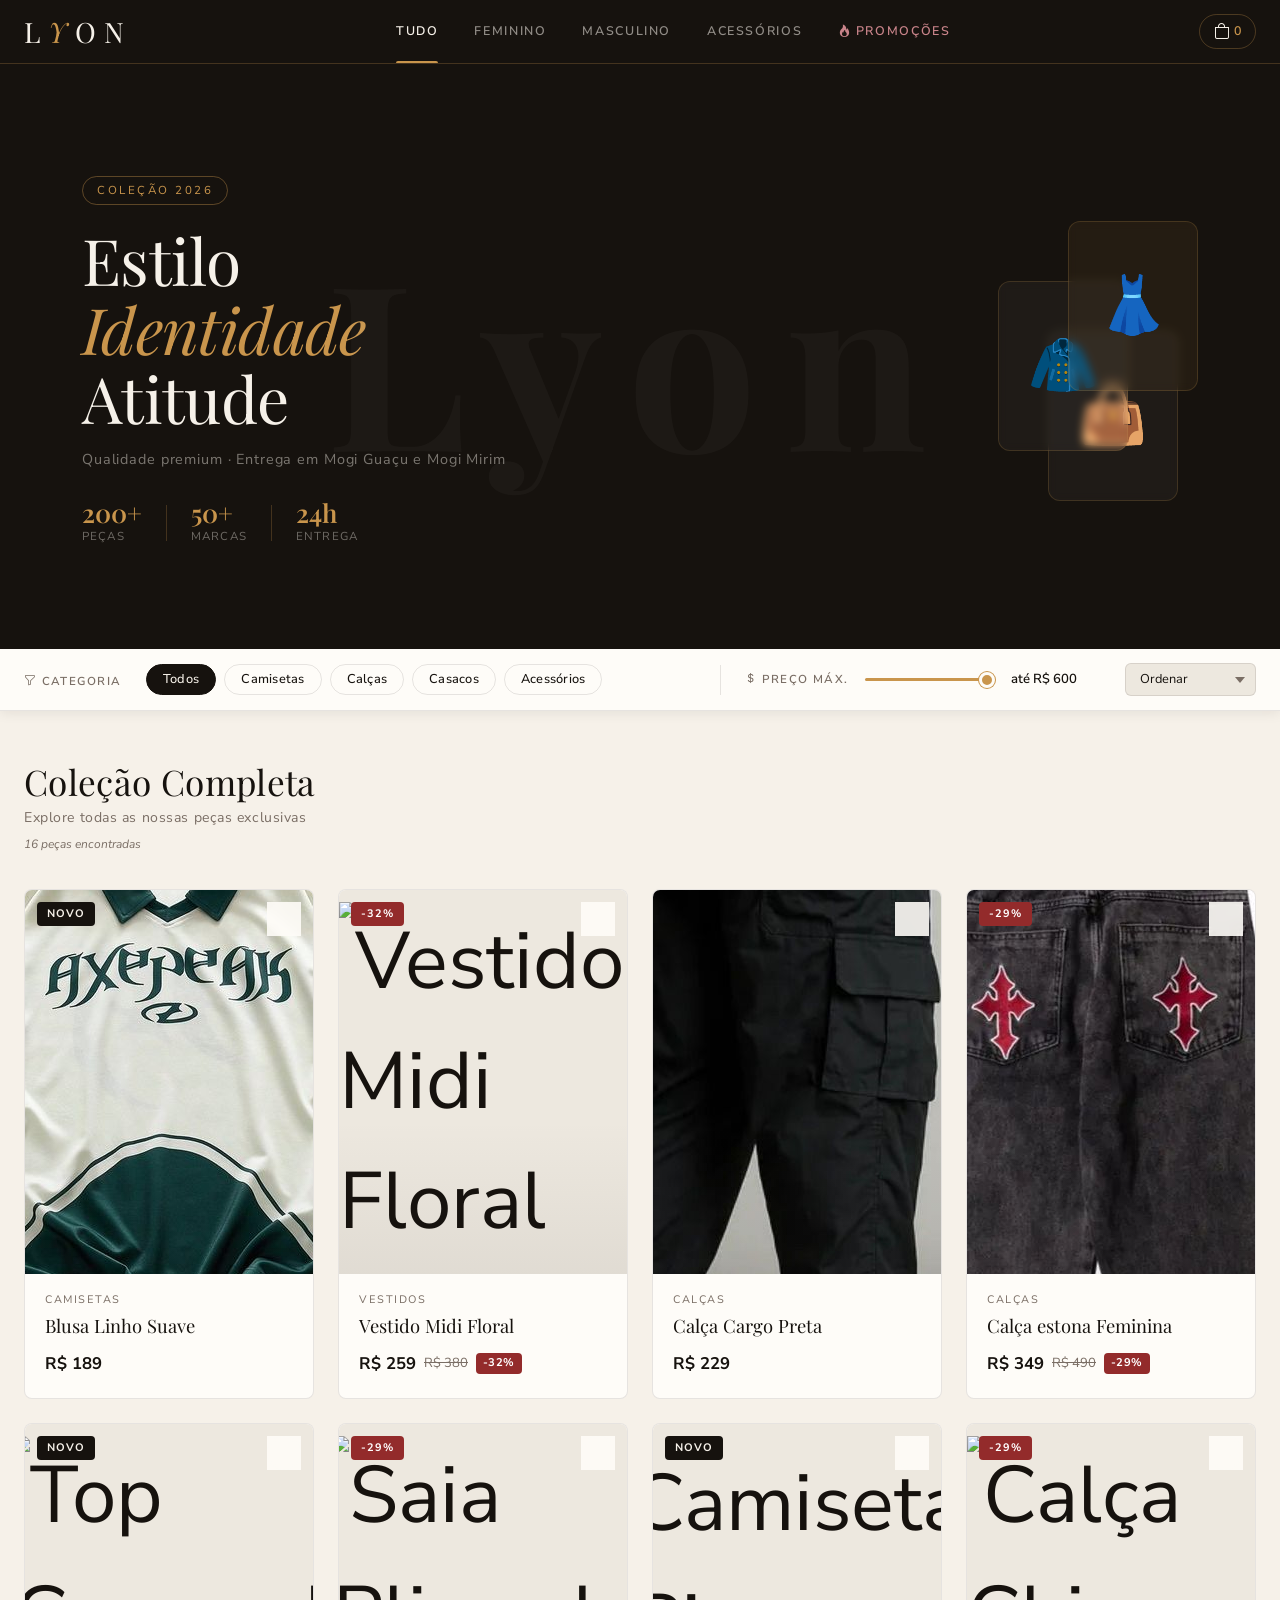
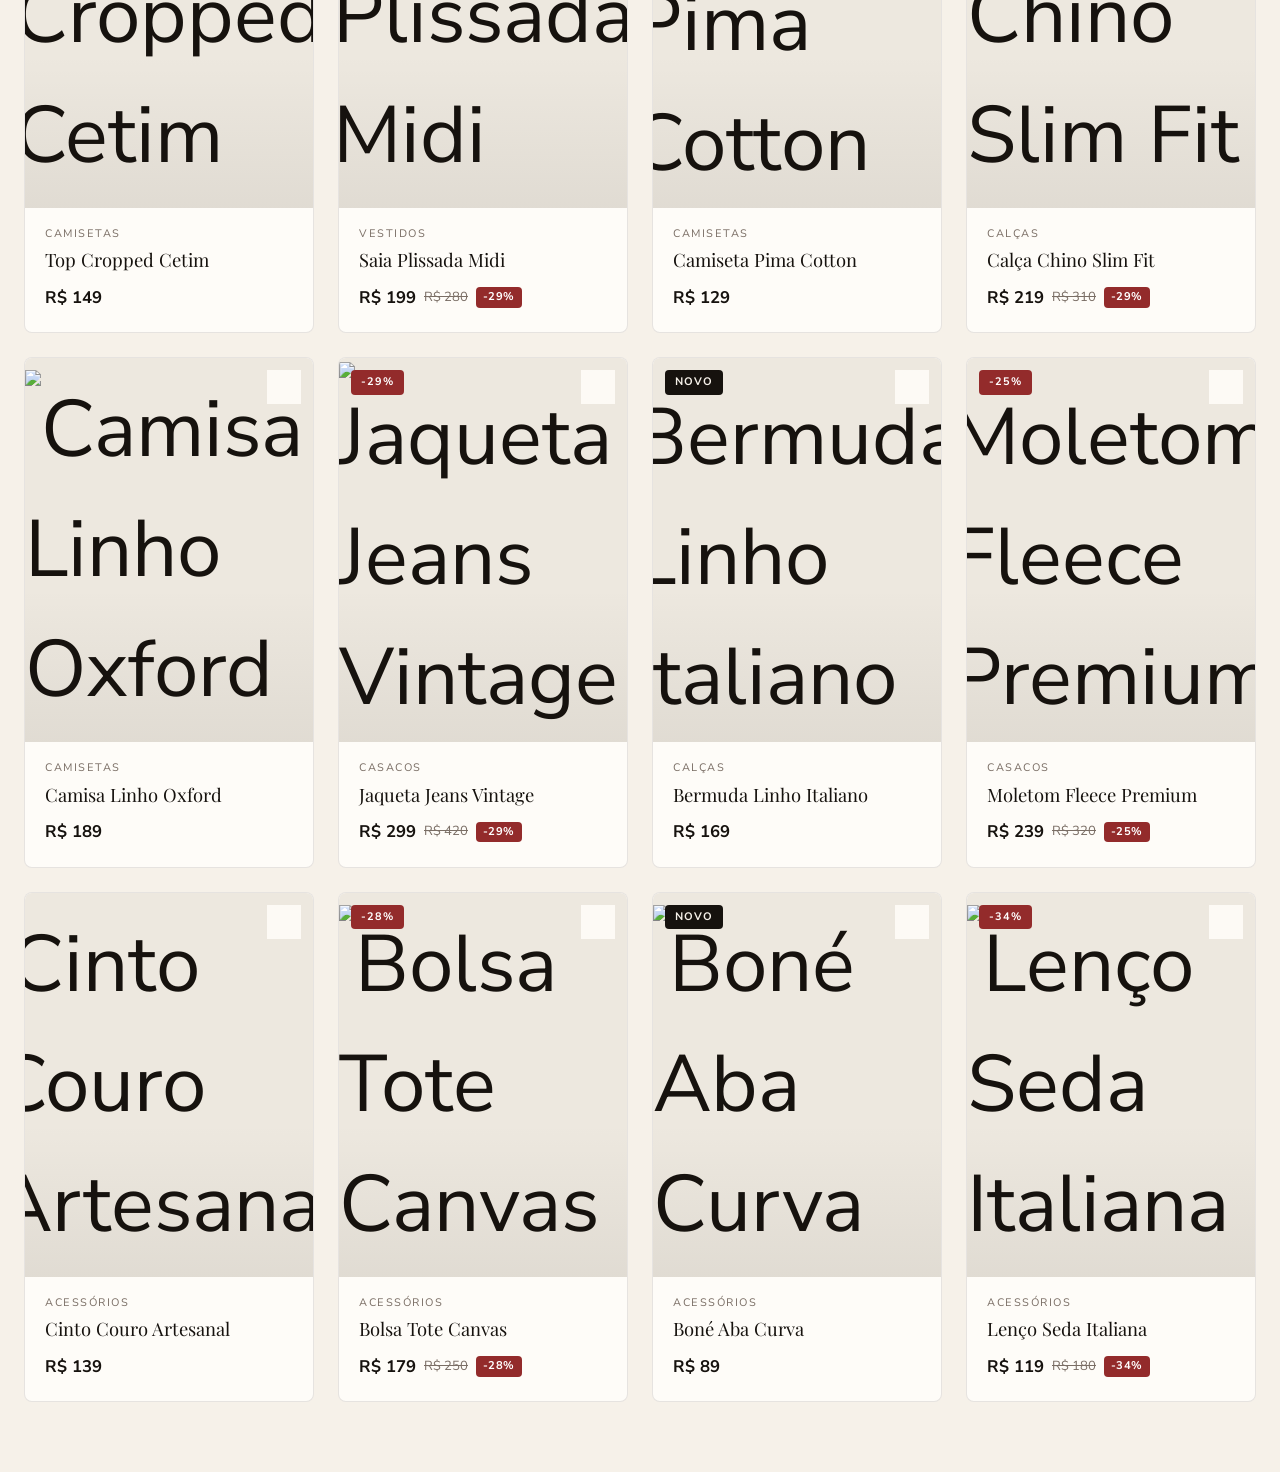
==== commit 9914b096: "update 09/03" ====
--- a/index.html
+++ b/index.html
@@ -120,7 +120,6 @@
             <button class="cat-btn active" data-cat="all">Todos</button>
             <button class="cat-btn" data-cat="camisetas">Camisetas</button>
             <button class="cat-btn" data-cat="calças">Calças</button>
-            <button class="cat-btn" data-cat="bermudas">Bermudas</button>
             <button class="cat-btn" data-cat="casacos">Casacos</button>
             <button class="cat-btn" data-cat="acessórios">Acessórios</button>
           </div>
@@ -170,7 +169,7 @@
     </section>
 
     <!-- FEMININO-->
-    <section class="store-section" id="camisetas-section">
+    <section class="store-section" id="feminino-section">
       <div class="container-fluid px-4">
         <div class="section-header">
           <h2 class="section-title">Feminino</h2>
@@ -181,15 +180,15 @@
       </div>
     </section>
 
-    <!-- BERMUDAS SECTION -->
-    <section class="store-section" id="bermudas-section">
-      <div class="container-fluid px-4">
-        <div class="section-header">
-          <h2 class="section-title">Bermudas</h2>
-          <p class="section-subtitle">Estilo sem abrir mão do conforto</p>
-          <span class="results-count" id="bermudas-count"></span>
-        </div>
-        <div class="row g-4" id="bermudas-grid"></div>
+    <!-- MASCULINO SECTION -->
+    <section class="store-section" id="masculino-section">
+      <div class="container-fluid px-4">
+        <div class="section-header">
+          <h2 class="section-title">Masculino</h2>
+          <p class="section-subtitle">Estilo e conforto para o homem moderno</p>
+          <span class="results-count" id="masculino-count"></span>
+        </div>
+        <div class="row g-4" id="masculino-grid"></div>
       </div>
     </section>
 
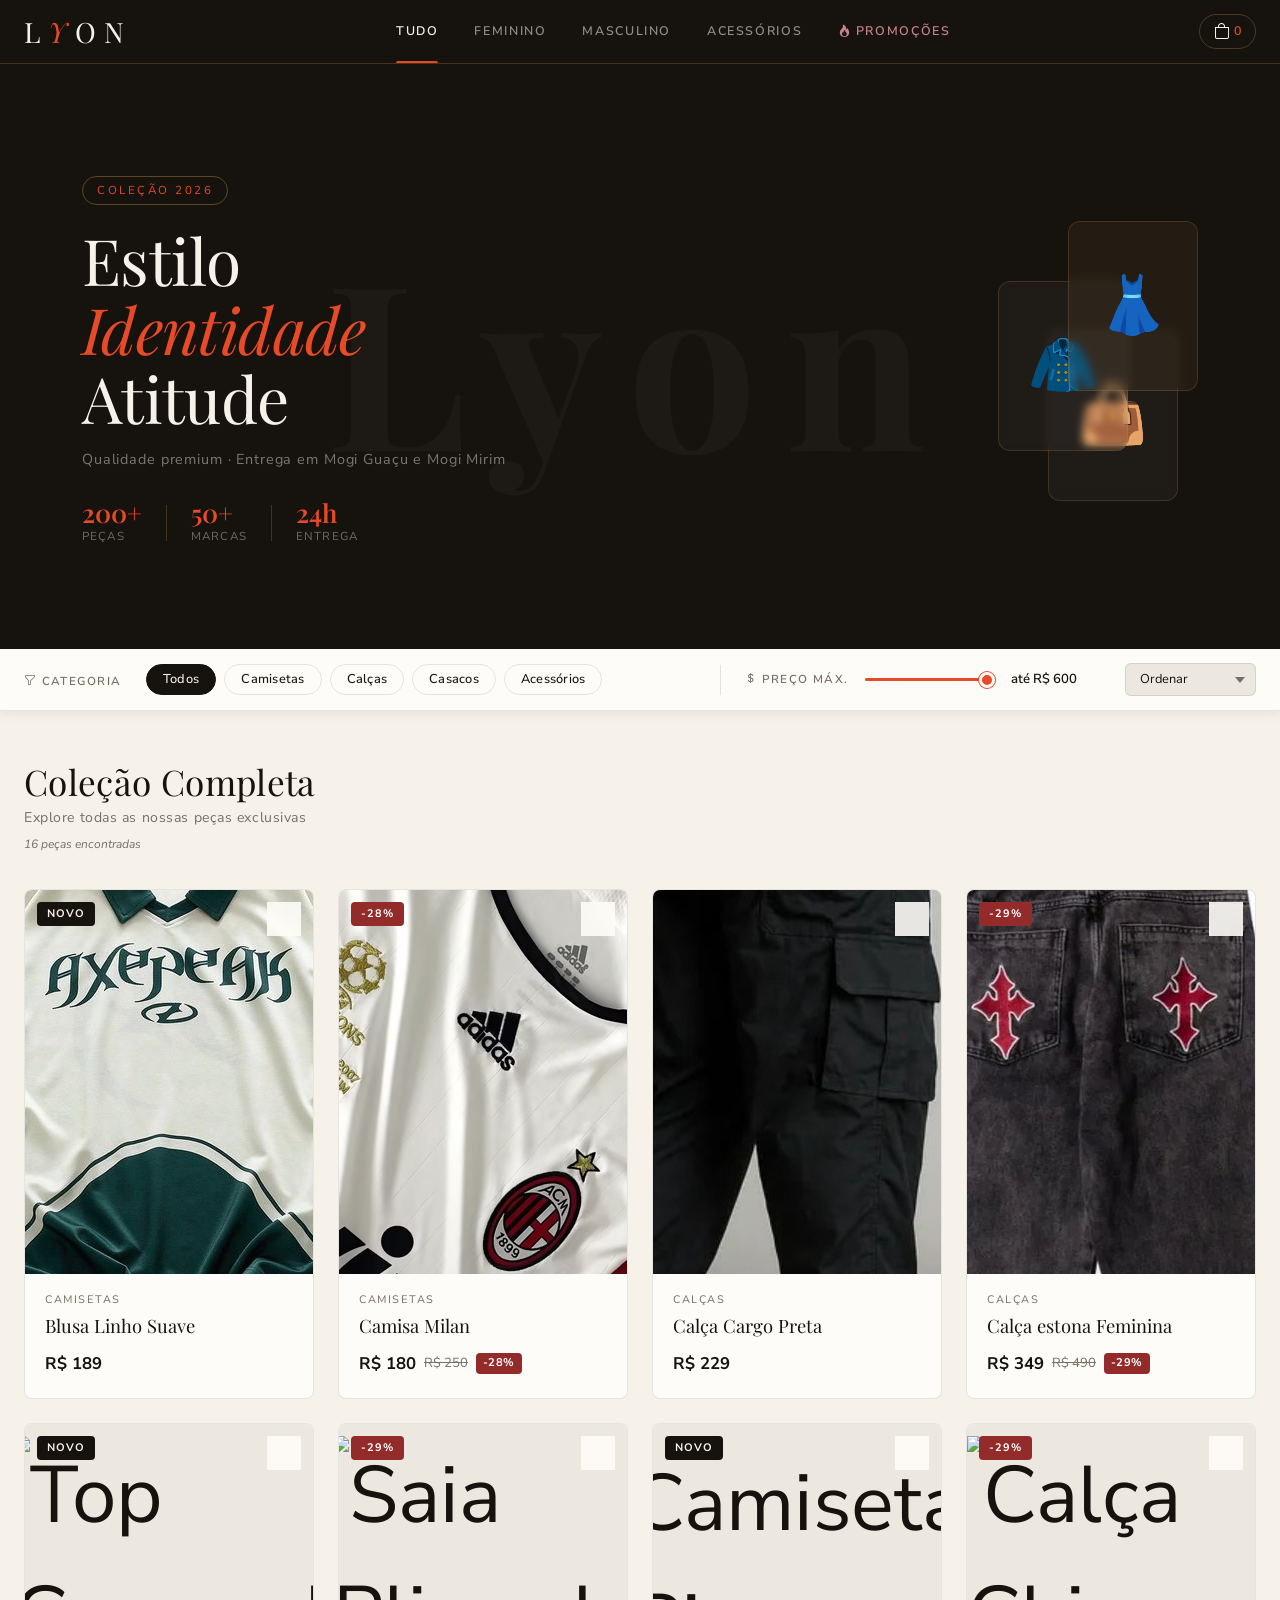
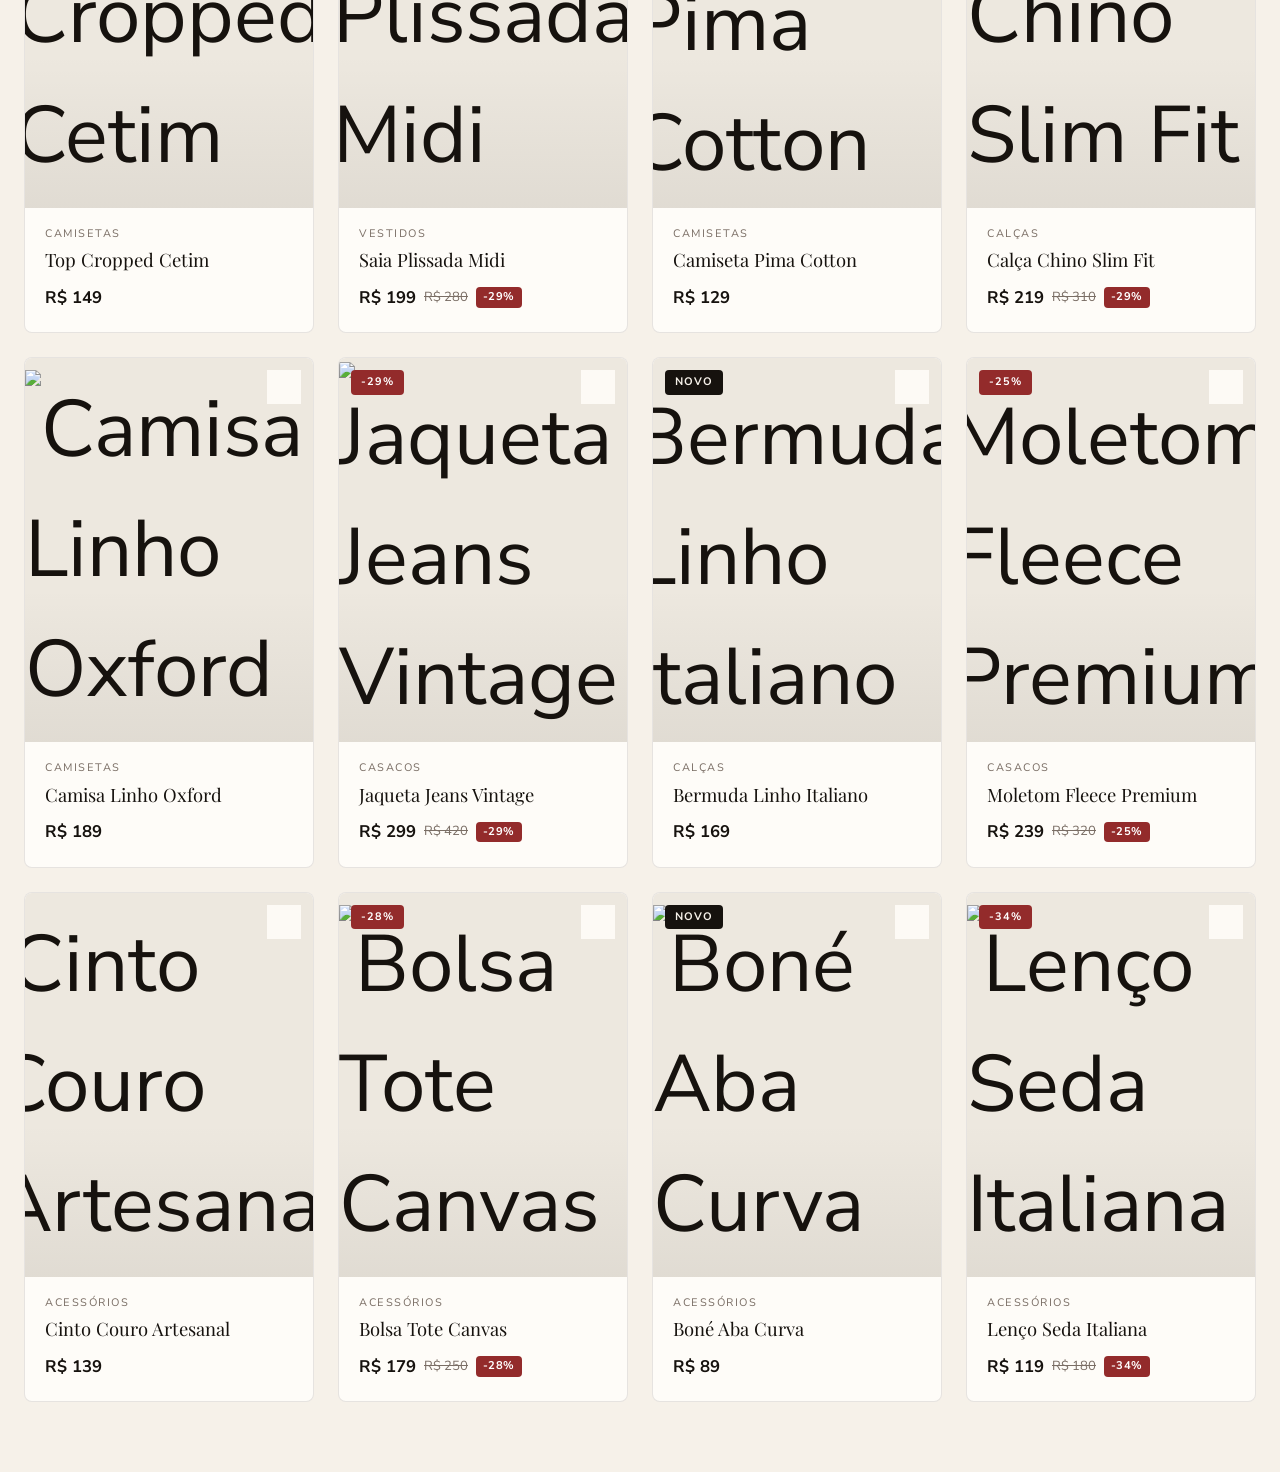
==== commit a14e2bb2: "update" ====
--- a/index.html
+++ b/index.html
@@ -156,7 +156,7 @@
   <!--MAIN-->
   <main class="main-content">
 
-    <!--todas as sections-->
+    <!--Todas as sections-->
     <section class="store-section active" id="all-section">
       <div class="container-fluid px-4">
         <div class="section-header">
@@ -180,7 +180,7 @@
       </div>
     </section>
 
-    <!-- MASCULINO SECTION -->
+    <!-- MASCULINO -->
     <section class="store-section" id="masculino-section">
       <div class="container-fluid px-4">
         <div class="section-header">
@@ -192,7 +192,7 @@
       </div>
     </section>
 
-    <!-- ACESSORIOS SECTION -->
+    <!-- ACESSORIOS -->
     <section class="store-section" id="acessorios-section">
       <div class="container-fluid px-4">
         <div class="section-header">
@@ -204,11 +204,11 @@
       </div>
     </section>
 
-    <!-- PROMO SECTION -->
+    <!-- Promoção -->
     <section class="store-section" id="promo-section">
       <div class="container-fluid px-4">
 
-        <!-- Promo Banner -->
+        <!-- Banner promoção -->
         <div class="promo-banner mb-5">
           <div class="promo-banner-bg-text">SALE</div>
           <div class="row align-items-center">
@@ -237,7 +237,7 @@
 
   </main>
 
-  <!-- ===== PRODUCT MODAL ===== -->
+  <!-- Caixa do produto -->
   <div class="modal fade" id="productModal" tabindex="-1" aria-hidden="true">
     <div class="modal-dialog modal-lg modal-dialog-centered">
       <div class="modal-content product-modal-content">
@@ -247,19 +247,19 @@
         </button>
 
         <div class="row g-0">
-          <!-- Image -->
+          <!-- Imagem -->
           <div class="col-md-5">
             <div class="modal-product-img" id="modalImg"></div>
           </div>
 
-          <!-- Details -->
+          <!-- Detalhes -->
           <div class="col-md-7">
             <div class="modal-body-custom">
 
               <div class="modal-cat-label" id="modalCat"></div>
               <h3 class="modal-product-name" id="modalName"></h3>
 
-              <!-- Unique Code -->
+              <!-- Codigo único -->
               <div class="product-code-box">
                 <div>
                   <div class="code-label"><i class="bi bi-qr-code me-1"></i>Código único do produto</div>
@@ -270,19 +270,19 @@
                 </button>
               </div>
 
-              <!-- Prices -->
+              <!-- Preços -->
               <div class="modal-prices d-flex align-items-center gap-2" id="modalPrices"></div>
 
-              <!-- Description -->
+              <!-- Descrição -->
               <p class="modal-desc" id="modalDesc"></p>
 
-              <!-- Sizes -->
+              <!-- Tamanhos -->
               <div class="modal-sizes-block" id="modalSizesBlock">
                 <div class="sizes-label">Selecionar tamanho</div>
                 <div class="sizes-wrap d-flex flex-wrap gap-2" id="modalSizes"></div>
               </div>
 
-              <!-- Divider -->
+              <!-- Divisão -->
               <hr class="modal-divider" />
 
               <!-- Features -->
@@ -301,7 +301,7 @@
                 </div>
               </div>
 
-              <!-- WhatsApp Button -->
+              <!-- WhatsApp -->
               <a id="whatsappLink" class="btn-whatsapp" href="#" target="_blank" rel="noopener">
                 <svg class="wa-icon" viewBox="0 0 24 24" xmlns="http://www.w3.org/2000/svg">
                   <path d="M17.472 14.382c-.297-.149-1.758-.867-2.03-.967-.273-.099-.471-.148-.67.15-.197.297-.767.966-.94 1.164-.173.199-.347.223-.644.075-.297-.15-1.255-.463-2.39-1.475-.883-.788-1.48-1.761-1.653-2.059-.173-.297-.018-.458.13-.606.134-.133.298-.347.446-.52.149-.174.198-.298.298-.497.099-.198.05-.371-.025-.52-.075-.149-.669-1.612-.916-2.207-.242-.579-.487-.5-.669-.51-.173-.008-.371-.01-.57-.01-.198 0-.52.074-.792.372-.272.297-1.04 1.016-1.04 2.479 0 1.462 1.065 2.875 1.213 3.074.149.198 2.096 3.2 5.077 4.487.709.306 1.262.489 1.694.625.712.227 1.36.195 1.871.118.571-.085 1.758-.719 2.006-1.413.248-.694.248-1.289.173-1.413-.074-.124-.272-.198-.57-.347m-5.421 7.403h-.004a9.87 9.87 0 01-5.031-1.378l-.361-.214-3.741.982.998-3.648-.235-.374a9.86 9.86 0 01-1.51-5.26c.001-5.45 4.436-9.884 9.888-9.884 2.64 0 5.122 1.03 6.988 2.898a9.825 9.825 0 012.893 6.994c-.003 5.45-4.437 9.884-9.885 9.884m8.413-18.297A11.815 11.815 0 0012.05 0C5.495 0 .16 5.335.157 11.892c0 2.096.547 4.142 1.588 5.945L.057 24l6.305-1.654a11.882 11.882 0 005.683 1.448h.005c6.554 0 11.89-5.335 11.893-11.893a11.821 11.821 0 00-3.48-8.413z"/>
--- a/style.css
+++ b/style.css
@@ -1,13 +1,7 @@
-/* =============================================
-   VELOUR — Loja de Roupas
-   style.css
-   ============================================= */
-
-/* ----- CSS VARIABLES ----- */
 :root {
   --cream:        #F6F1E9;
   --dark:         #16120E;
-  --gold:         #C9954C;
+  --gold:         #E64A26;
   --gold-light:   #E8C07A;
   --rose:         #C9848A;
   --muted:        #7A6E65;
@@ -34,14 +28,12 @@
   overflow-x: hidden;
 }
 
-/* ----- SCROLLBAR ----- */
+/* SCROLLBAR */
 ::-webkit-scrollbar { width: 5px; }
 ::-webkit-scrollbar-track { background: var(--cream); }
 ::-webkit-scrollbar-thumb { background: var(--gold); border-radius: 4px; }
 
-/* =============================================
-   NAVBAR
-   ============================================= */
+/* NAVBAR */
 #mainNavbar {
   background: var(--dark);
   border-bottom: 1px solid rgba(201, 149, 76, 0.25);
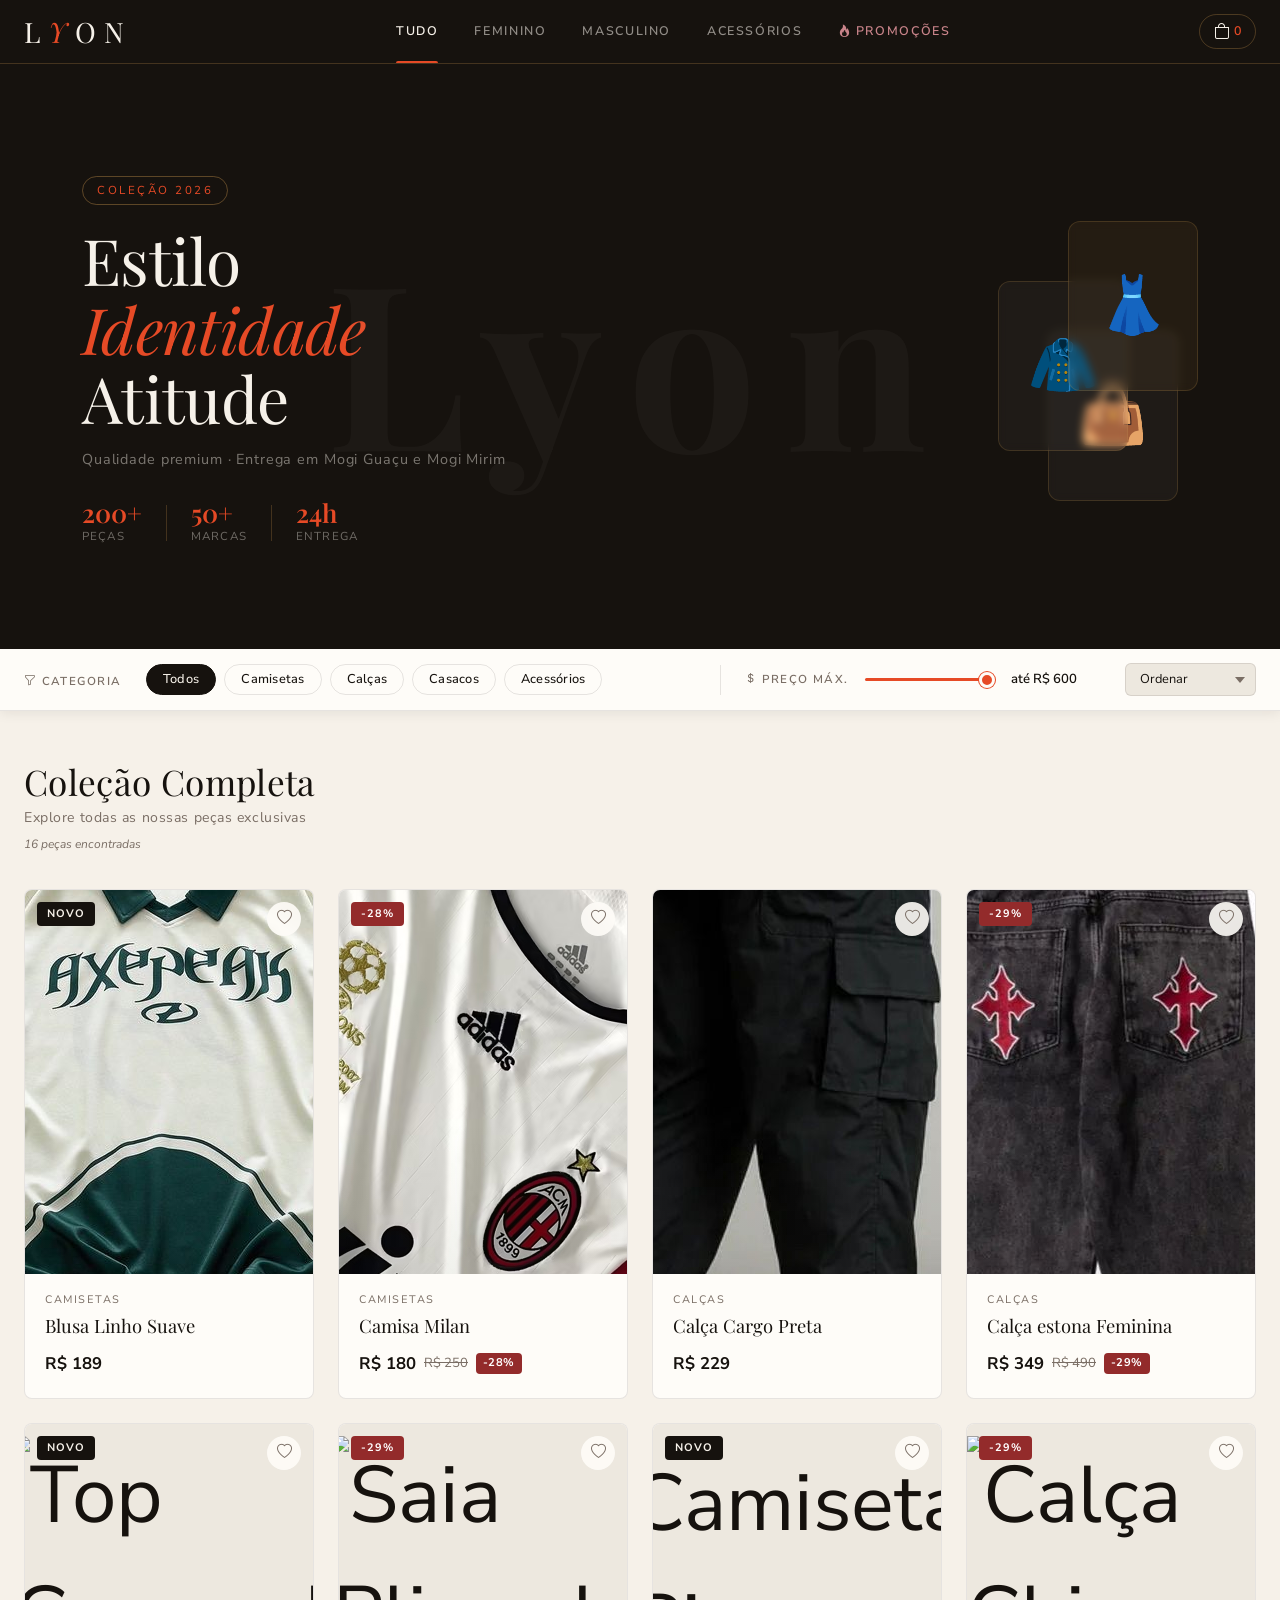
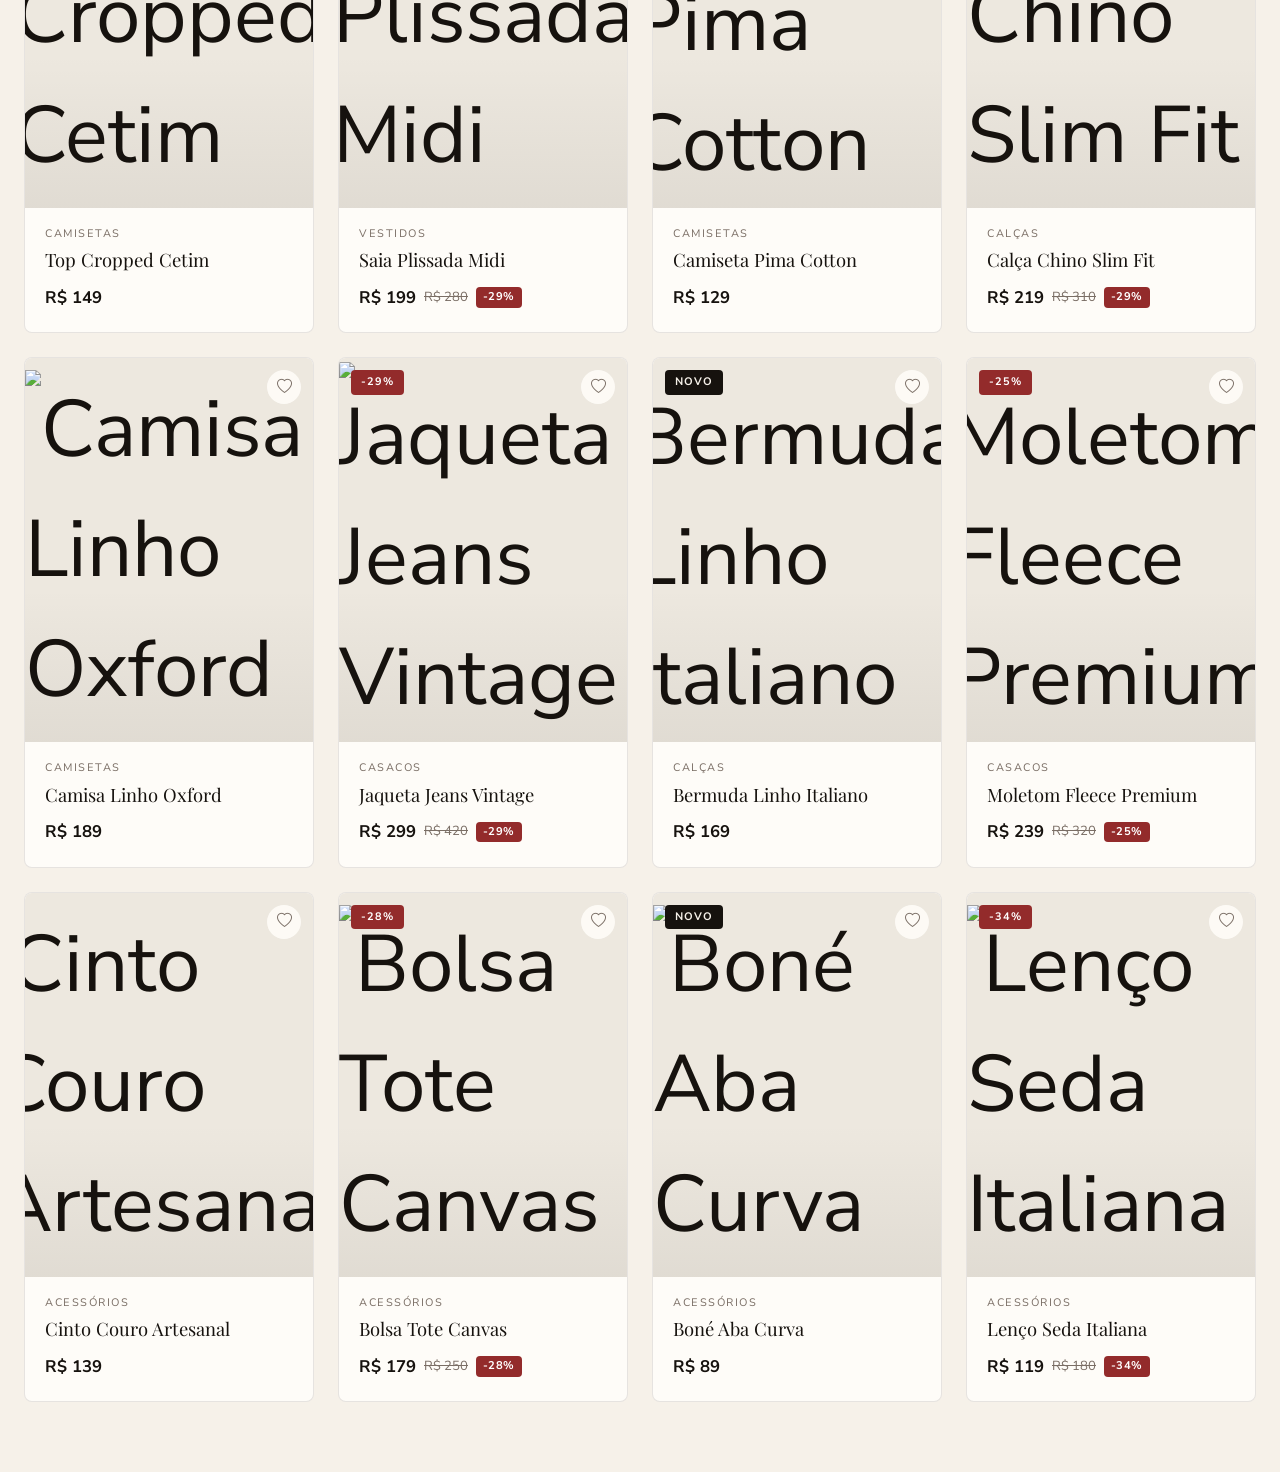
==== commit e7c8fce4: "update" ====
--- a/index.html
+++ b/index.html
@@ -4,19 +4,11 @@
   <meta charset="UTF-8" />
   <meta name="viewport" content="width=device-width, initial-scale=1.0" />
   <title>Lyon Streetwear</title>
-
-  <!-- Google Fonts -->
   <link rel="preconnect" href="https://fonts.googleapis.com" />
   <link rel="preconnect" href="https://fonts.gstatic.com" crossorigin />
   <link href="https://fonts.googleapis.com/css2?family=Playfair+Display:ital,wght@0,400;0,600;0,700;1,400;1,600&family=Nunito+Sans:wght@300;400;500;600&display=swap" rel="stylesheet" />
-
-  <!-- Bootstrap 5 CSS -->
   <link href="https://cdn.jsdelivr.net/npm/bootstrap@5.3.3/dist/css/bootstrap.min.css" rel="stylesheet" />
-
-  <!-- Bootstrap Icons -->
   <link rel="stylesheet" href="https://cdn.jsdelivr.net/npm/bootstrap-icons@1.11.3/font/bootstrap-icons.min.css" />
-
-  <!-- Custom CSS -->
   <link rel="stylesheet" href="style.css" />
 </head>
 <body>
@@ -330,10 +322,7 @@
     </div>
   </div>
 
-  <!-- Bootstrap 5 JS -->
   <script src="https://cdn.jsdelivr.net/npm/bootstrap@5.3.3/dist/js/bootstrap.bundle.min.js"></script>
-
-  <!-- Custom JS -->
   <script src="script.js"></script>
 </body>
 </html>
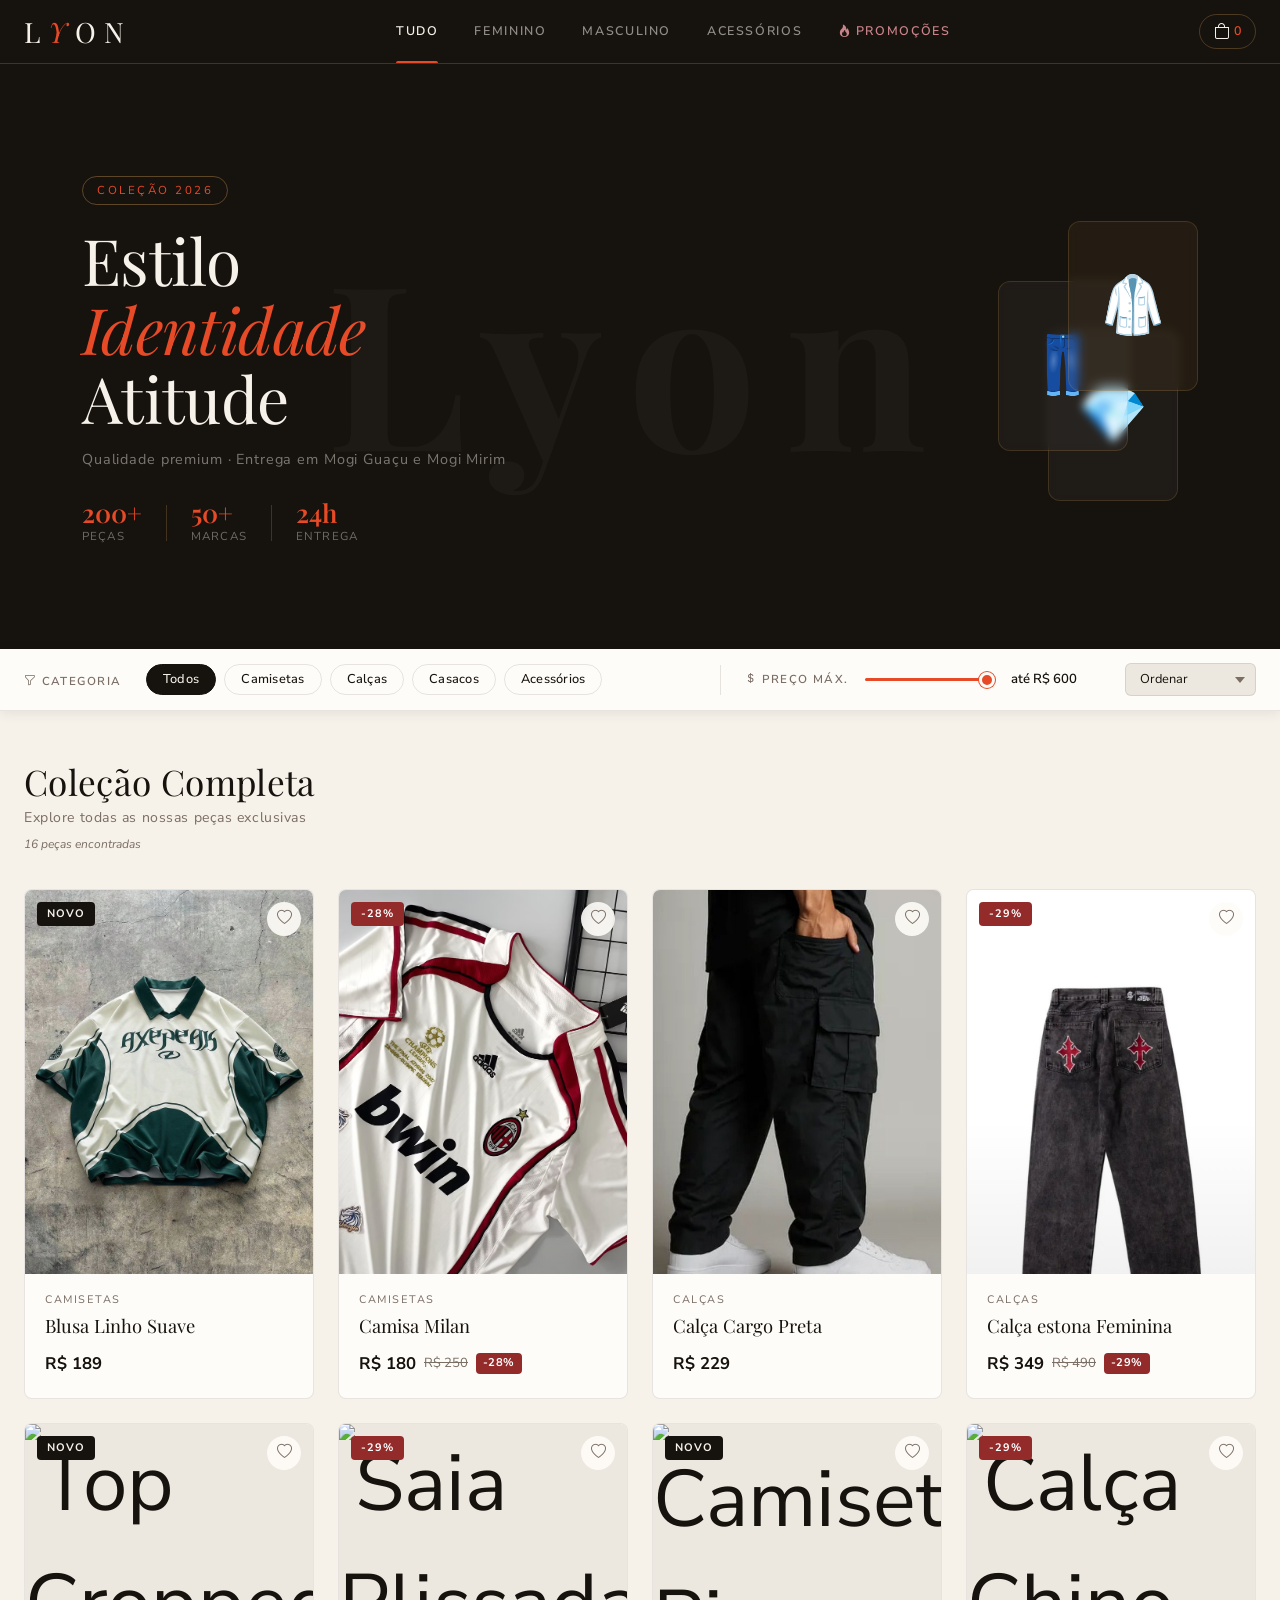
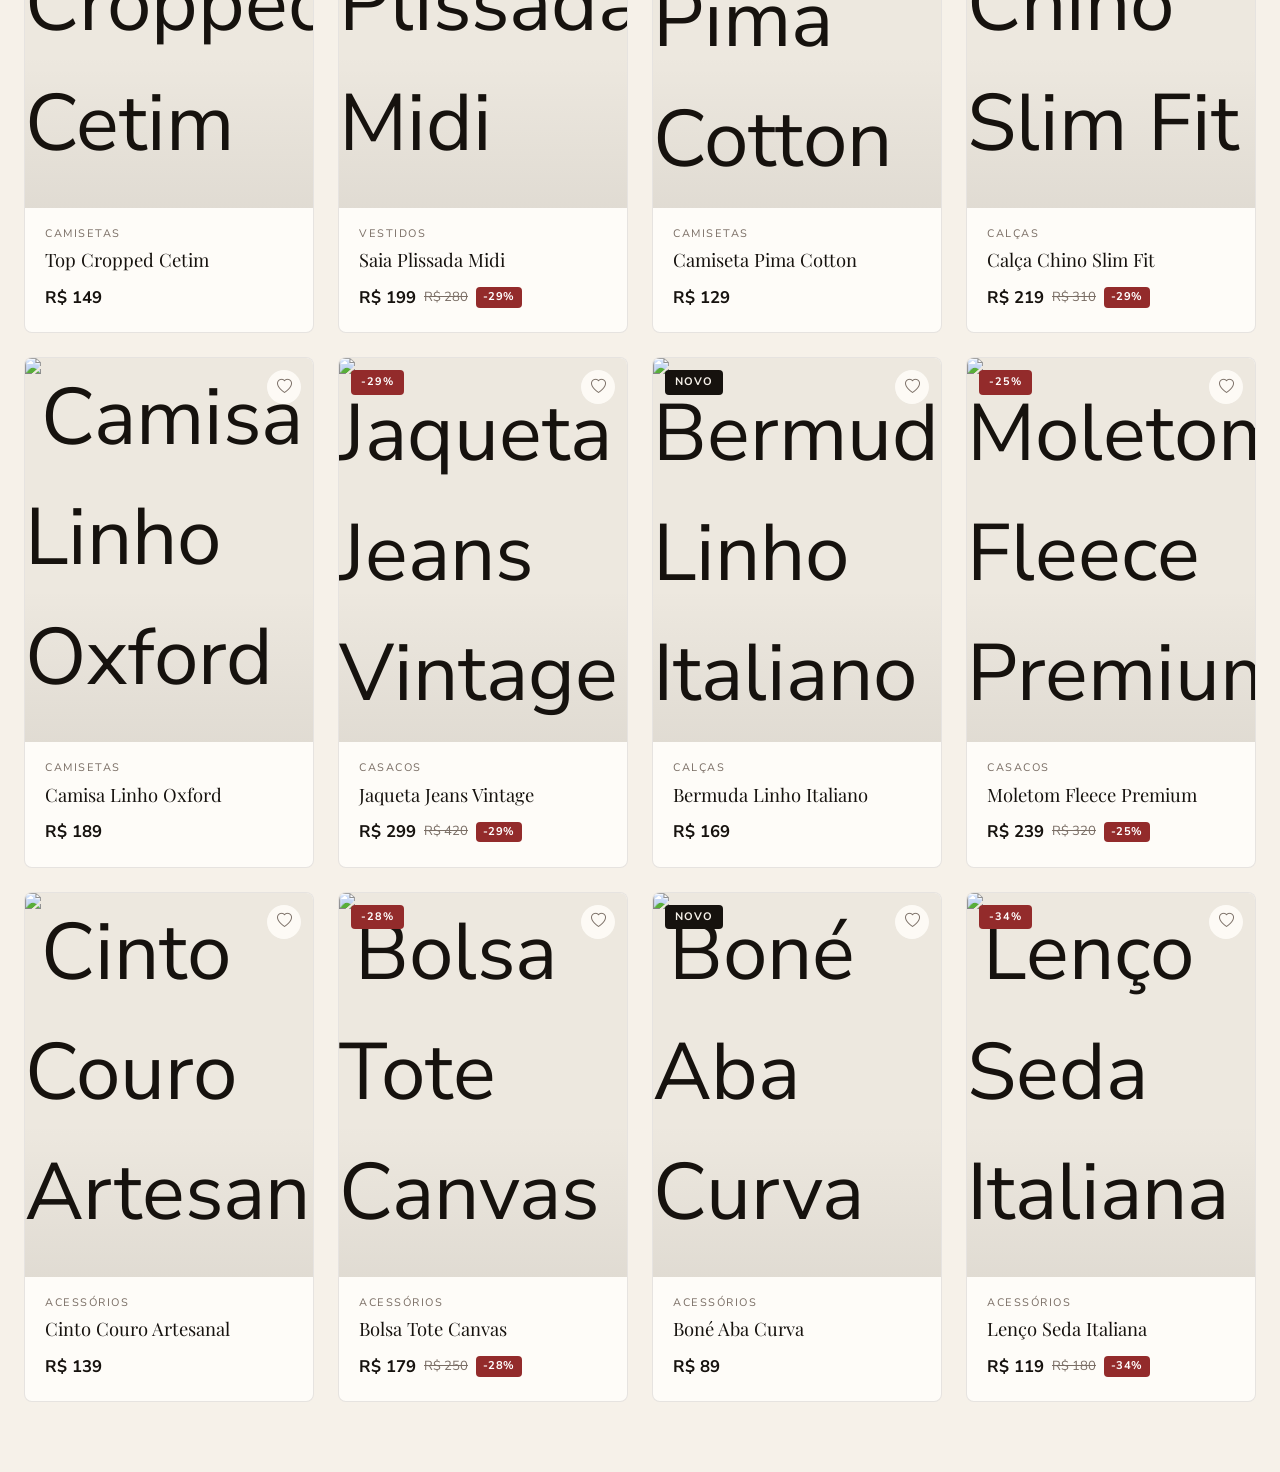
==== commit 5c1b7138: "update" ====
--- a/index.html
+++ b/index.html
@@ -10,10 +10,10 @@
   <link href="https://cdn.jsdelivr.net/npm/bootstrap@5.3.3/dist/css/bootstrap.min.css" rel="stylesheet" />
   <link rel="stylesheet" href="https://cdn.jsdelivr.net/npm/bootstrap-icons@1.11.3/font/bootstrap-icons.min.css" />
   <link rel="stylesheet" href="style.css" />
+  <link rel="icon" href="img/Elegant White Leo Head Logo.jpg" type="image/png">
 </head>
 <body>
 
-  <!-- ===== NAVBAR ===== -->
   <nav class="navbar navbar-expand-lg sticky-top" id="mainNavbar">
     <div class="container-fluid px-4">
       <a class="navbar-brand logo" href="#">L<em>Y</em>ON</a>
@@ -25,34 +25,26 @@
       <div class="collapse navbar-collapse" id="navbarContent">
         <ul class="navbar-nav mx-auto gap-1" id="sectionTabs">
           <li class="nav-item">
-            <button class="nav-tab active" data-section="all">
-              Tudo
-            </button>
-          </li>
-          <li class="nav-item">
-            <button class="nav-tab" data-section="feminino">
-              Feminino
-            </button>
-          </li>
-          <li class="nav-item">
-            <button class="nav-tab" data-section="masculino">
-              Masculino
-            </button>
-          </li>
-          <li class="nav-item">
-            <button class="nav-tab" data-section="acessorios">
-              Acessórios
-            </button>
-          </li>
-          <li class="nav-item">
-            <button class="nav-tab promo-tab" data-section="promo">
+            <button class="aba active" data-section="all">Tudo</button>
+          </li>
+          <li class="nav-item">
+            <button class="aba" data-section="feminino">Feminino</button>
+          </li>
+          <li class="nav-item">
+            <button class="aba" data-section="masculino">Masculino</button>
+          </li>
+          <li class="nav-item">
+            <button class="aba" data-section="acessorios">Acessórios</button>
+          </li>
+          <li class="nav-item">
+            <button class="aba aba-promo" data-section="promo">
               <i class="bi bi-fire me-1"></i>Promoções
             </button>
           </li>
         </ul>
 
-        <div class="d-flex align-items-center gap-3 navbar-right">
-          <span class="cart-count" id="cartBadge">
+        <div class="d-flex align-items-center gap-3 nav-direita">
+          <span class="carrinho" id="cartBadge">
             <i class="bi bi-bag"></i>
             <span id="cartCount">0</span>
           </span>
@@ -61,79 +53,74 @@
     </div>
   </nav>
 
-  <!-- HERO -->
-  <section class="hero-section" id="heroArea">
-    <div class="hero-bg-text">Lyon</div>
+  <section class="hero" id="heroArea">
+    <div class="hero-fundo">Lyon</div>
     <div class="container py-5">
       <div class="row align-items-center min-vh-40">
         <div class="col-lg-7" data-animate="fade-up">
-          <span class="hero-eyebrow">Coleção 2026</span>
-          <h1 class="hero-title">Estilo<br><em>Identidade</em><br>Atitude</h1>
-          <p class="hero-sub">Qualidade premium · Entrega em Mogi Guaçu e Mogi Mirim</p>
-          <div class="hero-stats d-flex gap-4 mt-4">
-            <div class="stat-item">
-              <span class="stat-num">200+</span>
-              <span class="stat-label">Peças</span>
-            </div>
-            <div class="stat-divider"></div>
-            <div class="stat-item">
-              <span class="stat-num">50+</span>
-              <span class="stat-label">Marcas</span>
-            </div>
-            <div class="stat-divider"></div>
-            <div class="stat-item">
-              <span class="stat-num">24h</span>
-              <span class="stat-label">Entrega</span>
+          <span class="hero-selo">Coleção 2026</span>
+          <h1 class="hero-titulo">Estilo<br><em>Identidade</em><br>Atitude</h1>
+          <p class="hero-descricao">Qualidade premium · Entrega em Mogi Guaçu e Mogi Mirim</p>
+          <div class="numeros d-flex gap-4 mt-4">
+            <div class="numero">
+              <span class="numero-valor">200+</span>
+              <span class="numero-label">Peças</span>
+            </div>
+            <div class="numero-linha"></div>
+            <div class="numero">
+              <span class="numero-valor">50+</span>
+              <span class="numero-label">Marcas</span>
+            </div>
+            <div class="numero-linha"></div>
+            <div class="numero">
+              <span class="numero-valor">24h</span>
+              <span class="numero-label">Entrega</span>
             </div>
           </div>
         </div>
         <div class="col-lg-5 d-none d-lg-flex justify-content-end" data-animate="fade-left">
-          <div class="hero-card-stack">
-            <div class="hero-card-item card-1">👗</div>
-            <div class="hero-card-item card-2">🧥</div>
-            <div class="hero-card-item card-3">👜</div>
+          <div class="hero-pilha">
+            <div class="hero-card card-1">🥼</div>
+            <div class="hero-card card-2">👖</div>
+            <div class="hero-card card-3">💎</div>
           </div>
         </div>
       </div>
     </div>
   </section>
 
-  <!--FILTERS BAR-->
-  <div class="filters-bar sticky-filters" id="filtersBar">
+  <div class="filtros" id="filtersBar">
     <div class="container-fluid px-4">
       <div class="row align-items-center gy-2">
 
-        <!--Filtros por categoria-->
         <div class="col-auto">
-          <span class="filter-label"><i class="bi bi-funnel me-1"></i>Categoria</span>
+          <span class="filtro-label"><i class="bi bi-funnel me-1"></i>Categoria</span>
         </div>
         <div class="col">
           <div class="d-flex flex-wrap gap-2" id="catFilters">
-            <button class="cat-btn active" data-cat="all">Todos</button>
-            <button class="cat-btn" data-cat="camisetas">Camisetas</button>
-            <button class="cat-btn" data-cat="calças">Calças</button>
-            <button class="cat-btn" data-cat="casacos">Casacos</button>
-            <button class="cat-btn" data-cat="acessórios">Acessórios</button>
+            <button class="btn-filtro active" data-cat="all">Todos</button>
+            <button class="btn-filtro" data-cat="camisetas">Camisetas</button>
+            <button class="btn-filtro" data-cat="calças">Calças</button>
+            <button class="btn-filtro" data-cat="casacos">Casacos</button>
+            <button class="btn-filtro" data-cat="acessórios">Acessórios</button>
           </div>
         </div>
 
         <div class="col-auto d-none d-md-block">
-          <div class="filter-divider"></div>
-        </div>
-
-        <!--filtros de preço-->
+          <div class="filtro-linha"></div>
+        </div>
+
         <div class="col-auto d-flex align-items-center gap-3">
-          <span class="filter-label"><i class="bi bi-currency-dollar me-1"></i>Preço máx.</span>
-          <div class="price-range-wrap">
-            <input type="range" class="price-slider" id="priceRange"
+          <span class="filtro-label"><i class="bi bi-currency-dollar me-1"></i>Preço máx.</span>
+          <div class="preco-wrap">
+            <input type="range" class="preco-slider" id="priceRange"
               min="50" max="600" value="600" step="10" />
           </div>
-          <span class="price-display" id="priceDisplay">até R$ 600</span>
-        </div>
-
-        <!--ordenação-->
+          <span class="preco-texto" id="priceDisplay">até R$ 600</span>
+        </div>
+
         <div class="col-auto ms-auto">
-          <select class="sort-select" id="sortSelect">
+          <select class="ordenar" id="sortSelect">
             <option value="default">Ordenar</option>
             <option value="price-asc">Menor preço</option>
             <option value="price-desc">Maior preço</option>
@@ -145,83 +132,76 @@
     </div>
   </div>
 
-  <!--MAIN-->
-  <main class="main-content">
-
-    <!--Todas as sections-->
-    <section class="store-section active" id="all-section">
-      <div class="container-fluid px-4">
-        <div class="section-header">
-          <h2 class="section-title">Coleção Completa</h2>
-          <p class="section-subtitle">Explore todas as nossas peças exclusivas</p>
-          <span class="results-count" id="all-count"></span>
+  <main class="conteudo">
+
+    <section class="secao active" id="all-section">
+      <div class="container-fluid px-4">
+        <div class="secao-topo">
+          <h2 class="secao-titulo">Coleção Completa</h2>
+          <p class="secao-subtitulo">Explore todas as nossas peças exclusivas</p>
+          <span class="contagem" id="all-count"></span>
         </div>
         <div class="row g-4" id="all-grid"></div>
       </div>
     </section>
 
-    <!-- FEMININO-->
-    <section class="store-section" id="feminino-section">
-      <div class="container-fluid px-4">
-        <div class="section-header">
-          <h2 class="section-title">Feminino</h2>
-          <p class="section-subtitle">Para cada momento, uma peça perfeita</p>
-          <span class="results-count" id="feminino-count"></span>
+    <section class="secao" id="feminino-section">
+      <div class="container-fluid px-4">
+        <div class="secao-topo">
+          <h2 class="secao-titulo">Feminino</h2>
+          <p class="secao-subtitulo">Para cada momento, uma peça perfeita</p>
+          <span class="contagem" id="feminino-count"></span>
         </div>
         <div class="row g-4" id="feminino-grid"></div>
       </div>
     </section>
 
-    <!-- MASCULINO -->
-    <section class="store-section" id="masculino-section">
-      <div class="container-fluid px-4">
-        <div class="section-header">
-          <h2 class="section-title">Masculino</h2>
-          <p class="section-subtitle">Estilo e conforto para o homem moderno</p>
-          <span class="results-count" id="masculino-count"></span>
+    <section class="secao" id="masculino-section">
+      <div class="container-fluid px-4">
+        <div class="secao-topo">
+          <h2 class="secao-titulo">Masculino</h2>
+          <p class="secao-subtitulo">Estilo e conforto para o homem moderno</p>
+          <span class="contagem" id="masculino-count"></span>
         </div>
         <div class="row g-4" id="masculino-grid"></div>
       </div>
     </section>
 
-    <!-- ACESSORIOS -->
-    <section class="store-section" id="acessorios-section">
-      <div class="container-fluid px-4">
-        <div class="section-header">
-          <h2 class="section-title">Acessórios</h2>
-          <p class="section-subtitle">O detalhe que transforma o visual</p>
-          <span class="results-count" id="acessorios-count"></span>
+    <section class="secao" id="acessorios-section">
+      <div class="container-fluid px-4">
+        <div class="secao-topo">
+          <h2 class="secao-titulo">Acessórios</h2>
+          <p class="secao-subtitulo">O detalhe que transforma o visual</p>
+          <span class="contagem" id="acessorios-count"></span>
         </div>
         <div class="row g-4" id="acessorios-grid"></div>
       </div>
     </section>
 
-    <!-- Promoção -->
-    <section class="store-section" id="promo-section">
-      <div class="container-fluid px-4">
-
-        <!-- Banner promoção -->
-        <div class="promo-banner mb-5">
-          <div class="promo-banner-bg-text">SALE</div>
+    <section class="secao" id="promo-section">
+      <div class="container-fluid px-4">
+
+        <div class="faixa-promo mb-5">
+          <div class="faixa-fundo">SALE</div>
           <div class="row align-items-center">
             <div class="col-md-8">
-              <span class="promo-eyebrow"><i class="bi bi-fire me-1"></i>Oferta Limitada</span>
-              <h2 class="promo-banner-title">Até <em>50% OFF</em><br>nas melhores peças</h2>
-              <p class="promo-banner-sub">Corra! Estoque limitado. Promoções válidas enquanto durarem.</p>
+              <span class="faixa-selo"><i class="bi bi-fire me-1"></i>Oferta Limitada</span>
+              <h2 class="faixa-titulo">Até <em>50% OFF</em><br>nas melhores peças</h2>
+              <p class="faixa-sub">Corra! Estoque limitado. Promoções válidas enquanto durarem.</p>
             </div>
             <div class="col-md-4 d-none d-md-flex justify-content-end">
-              <div class="promo-badge-big">
-                <span class="promo-pct">50</span>
-                <span class="promo-pct-sign">%<br>OFF</span>
-              </div>
-            </div>
-          </div>
-        </div>
-
-        <div class="section-header">
-          <h2 class="section-title promo-title">Em Promoção</h2>
-          <p class="section-subtitle">Descontos exclusivos nas peças selecionadas</p>
-          <span class="results-count" id="promo-count"></span>
+              <div class="promo-numero">
+                <span class="desconto-valor">50</span>
+                <span class="desconto-sinal">%<br>OFF</span>
+              </div>
+            </div>
+          </div>
+        </div>
+
+        <div class="secao-topo">
+          <h2 class="secao-titulo titulo-promo">Em Promoção</h2>
+          <p class="secao-subtitulo">Descontos exclusivos nas peças selecionadas</p>
+          <span class="contagem" id="promo-count"></span>
         </div>
         <div class="row g-4" id="promo-grid"></div>
       </div>
@@ -229,73 +209,63 @@
 
   </main>
 
-  <!-- Caixa do produto -->
   <div class="modal fade" id="productModal" tabindex="-1" aria-hidden="true">
     <div class="modal-dialog modal-lg modal-dialog-centered">
-      <div class="modal-content product-modal-content">
-
-        <button type="button" class="modal-close-btn" data-bs-dismiss="modal">
+      <div class="modal-content modal-caixa">
+
+        <button type="button" class="fechar" data-bs-dismiss="modal">
           <i class="bi bi-x-lg"></i>
         </button>
 
         <div class="row g-0">
-          <!-- Imagem -->
           <div class="col-md-5">
-            <div class="modal-product-img" id="modalImg"></div>
-          </div>
-
-          <!-- Detalhes -->
+            <div class="modal-foto" id="modalImg"></div>
+          </div>
+
           <div class="col-md-7">
-            <div class="modal-body-custom">
-
-              <div class="modal-cat-label" id="modalCat"></div>
-              <h3 class="modal-product-name" id="modalName"></h3>
-
-              <!-- Codigo único -->
-              <div class="product-code-box">
+            <div class="modal-corpo">
+
+              <div class="modal-tag" id="modalCat"></div>
+              <h3 class="modal-titulo" id="modalName"></h3>
+
+              <div class="codigo-box">
                 <div>
-                  <div class="code-label"><i class="bi bi-qr-code me-1"></i>Código único do produto</div>
-                  <div class="code-value" id="modalCode"></div>
-                </div>
-                <button class="btn-copy" id="copyCodeBtn" title="Copiar código">
+                  <div class="codigo-label"><i class="bi bi-qr-code me-1"></i>Código único do produto</div>
+                  <div class="codigo-valor" id="modalCode"></div>
+                </div>
+                <button class="btn-copiar" id="copyCodeBtn" title="Copiar código">
                   <i class="bi bi-clipboard"></i>
                 </button>
               </div>
 
-              <!-- Preços -->
-              <div class="modal-prices d-flex align-items-center gap-2" id="modalPrices"></div>
-
-              <!-- Descrição -->
-              <p class="modal-desc" id="modalDesc"></p>
-
-              <!-- Tamanhos -->
-              <div class="modal-sizes-block" id="modalSizesBlock">
-                <div class="sizes-label">Selecionar tamanho</div>
-                <div class="sizes-wrap d-flex flex-wrap gap-2" id="modalSizes"></div>
-              </div>
-
-              <!-- Divisão -->
-              <hr class="modal-divider" />
-
-              <!-- Features -->
-              <div class="modal-features d-flex gap-3 mb-4">
-                <div class="feature-item">
+              <div class="modal-preco d-flex align-items-center gap-2" id="modalPrices"></div>
+
+              <p class="modal-descricao" id="modalDesc"></p>
+
+              <div class="modal-tamanhos" id="modalSizesBlock">
+                <div class="tamanhos-label">Selecionar tamanho</div>
+                <div class="tamanhos-lista d-flex flex-wrap gap-2" id="modalSizes"></div>
+              </div>
+
+              <hr class="divisor" />
+
+              <div class="diferenciais d-flex gap-3 mb-4">
+                <div class="diferencial">
                   <i class="bi bi-truck"></i>
                   <span>Entrega rápida</span>
                 </div>
-                <div class="feature-item">
+                <div class="diferencial">
                   <i class="bi bi-arrow-repeat"></i>
                   <span>Troca fácil</span>
                 </div>
-                <div class="feature-item">
+                <div class="diferencial">
                   <i class="bi bi-shield-check"></i>
                   <span>Produto original</span>
                 </div>
               </div>
 
-              <!-- WhatsApp -->
               <a id="whatsappLink" class="btn-whatsapp" href="#" target="_blank" rel="noopener">
-                <svg class="wa-icon" viewBox="0 0 24 24" xmlns="http://www.w3.org/2000/svg">
+                <svg class="icone-wa" viewBox="0 0 24 24" xmlns="http://www.w3.org/2000/svg">
                   <path d="M17.472 14.382c-.297-.149-1.758-.867-2.03-.967-.273-.099-.471-.148-.67.15-.197.297-.767.966-.94 1.164-.173.199-.347.223-.644.075-.297-.15-1.255-.463-2.39-1.475-.883-.788-1.48-1.761-1.653-2.059-.173-.297-.018-.458.13-.606.134-.133.298-.347.446-.52.149-.174.198-.298.298-.497.099-.198.05-.371-.025-.52-.075-.149-.669-1.612-.916-2.207-.242-.579-.487-.5-.669-.51-.173-.008-.371-.01-.57-.01-.198 0-.52.074-.792.372-.272.297-1.04 1.016-1.04 2.479 0 1.462 1.065 2.875 1.213 3.074.149.198 2.096 3.2 5.077 4.487.709.306 1.262.489 1.694.625.712.227 1.36.195 1.871.118.571-.085 1.758-.719 2.006-1.413.248-.694.248-1.289.173-1.413-.074-.124-.272-.198-.57-.347m-5.421 7.403h-.004a9.87 9.87 0 01-5.031-1.378l-.361-.214-3.741.982.998-3.648-.235-.374a9.86 9.86 0 01-1.51-5.26c.001-5.45 4.436-9.884 9.888-9.884 2.64 0 5.122 1.03 6.988 2.898a9.825 9.825 0 012.893 6.994c-.003 5.45-4.437 9.884-9.885 9.884m8.413-18.297A11.815 11.815 0 0012.05 0C5.495 0 .16 5.335.157 11.892c0 2.096.547 4.142 1.588 5.945L.057 24l6.305-1.654a11.882 11.882 0 005.683 1.448h.005c6.554 0 11.89-5.335 11.893-11.893a11.821 11.821 0 00-3.48-8.413z"/>
                 </svg>
                 Comprar pelo WhatsApp
@@ -309,7 +279,6 @@
     </div>
   </div>
 
-  <!-- ===== TOAST ===== -->
   <div class="toast-container position-fixed bottom-0 end-0 p-3">
     <div id="copyToast" class="toast align-items-center text-bg-dark border-0" role="alert">
       <div class="d-flex">
--- a/style.css
+++ b/style.css
@@ -1,24 +1,23 @@
 :root {
-  --cream:        #F6F1E9;
-  --dark:         #16120E;
-  --gold:         #E64A26;
-  --gold-light:   #E8C07A;
-  --rose:         #C9848A;
-  --muted:        #7A6E65;
-  --light-bg:     #EDE8DF;
-  --white:        #FEFCF8;
-  --promo-red:    #932B2B;
-  --promo-soft:   #F9EAEA;
-  --border:       rgba(22, 18, 14, 0.10);
-  --shadow-sm:    0 2px 12px rgba(22,18,14,0.08);
-  --shadow-md:    0 8px 32px rgba(22,18,14,0.13);
-  --shadow-lg:    0 20px 60px rgba(22,18,14,0.18);
-  --transition:   0.28s cubic-bezier(0.4, 0, 0.2, 1);
-}
-
-/* ----- BASE ----- */
+  --cream:      #F6F1E9;
+  --dark:       #16120E;
+  --gold:       #E64A26;
+  --gold-light: #E8C07A;
+  --rose:       #C9848A;
+  --muted:      #7A6E65;
+  --light-bg:   #EDE8DF;
+  --white:      #FEFCF8;
+  --promo-red:  #932B2B;
+  --promo-soft: #F9EAEA;
+  --border:     rgba(22, 18, 14, 0.10);
+  --sombra-p:   0 2px 12px rgba(22,18,14,0.08);
+  --sombra-m:   0 8px 32px rgba(22,18,14,0.13);
+  --sombra-g:   0 20px 60px rgba(22,18,14,0.18);
+  --transicao:  0.28s cubic-bezier(0.4, 0, 0.2, 1);
+}
+
+/* BASE */
 *, *::before, *::after { box-sizing: border-box; }
-
 html { scroll-behavior: smooth; }
 
 body {
@@ -26,6 +25,22 @@
   background-color: var(--cream);
   color: var(--dark);
   overflow-x: hidden;
+}
+
+input, button, select, textarea { font-family: inherit; }
+
+/* Playfair Display */
+.logo, .hero-fundo, .hero-titulo, .numero-valor, .secao-titulo,
+.faixa-fundo, .faixa-titulo, .desconto-valor, .desconto-sinal,
+.produto-nome, .vazio p, .modal-titulo, .codigo-valor,
+.modal-preco-atual, .login-fundo, .login-slogan, .login-titulo {
+  font-family: 'Playfair Display', serif;
+}
+
+/* Itálico dourado */
+.logo em, .hero-titulo em, .faixa-titulo em, .login-slogan em {
+  font-style: italic;
+  color: var(--gold);
 }
 
 /* SCROLLBAR */
@@ -33,7 +48,9 @@
 ::-webkit-scrollbar-track { background: var(--cream); }
 ::-webkit-scrollbar-thumb { background: var(--gold); border-radius: 4px; }
 
-/* NAVBAR */
+/* =============================================
+   NAVBAR
+   ============================================= */
 #mainNavbar {
   background: var(--dark);
   border-bottom: 1px solid rgba(201, 149, 76, 0.25);
@@ -42,9 +59,7 @@
   z-index: 1050;
 }
 
-/* Logo */
 .logo {
-  font-family: 'Playfair Display', serif;
   font-size: 1.75rem;
   font-weight: 400;
   letter-spacing: 0.28em;
@@ -52,12 +67,7 @@
   text-decoration: none;
   line-height: 1;
 }
-.logo em {
-  font-style: italic;
-  color: var(--gold);
-}
-
-/* Toggler */
+
 .navbar-toggler {
   border-color: rgba(201,149,76,0.4);
   padding: 6px 10px;
@@ -66,8 +76,7 @@
   background-image: url("data:image/svg+xml,%3csvg xmlns='http://www.w3.org/2000/svg' viewBox='0 0 30 30'%3e%3cpath stroke='rgba(201,149,76,0.9)' stroke-linecap='round' stroke-miterlimit='10' stroke-width='2' d='M4 7h22M4 15h22M4 23h22'/%3e%3c/svg%3e");
 }
 
-/* Nav tabs */
-.nav-tab {
+.aba {
   background: none;
   border: none;
   color: rgba(246, 241, 233, 0.55);
@@ -79,10 +88,10 @@
   padding: 22px 16px;
   cursor: pointer;
   position: relative;
-  transition: color var(--transition);
+  transition: color var(--transicao);
   white-space: nowrap;
 }
-.nav-tab::after {
+.aba::after {
   content: '';
   position: absolute;
   bottom: 0; left: 16px; right: 16px;
@@ -90,29 +99,23 @@
   background: var(--gold);
   border-radius: 2px 2px 0 0;
   transform: scaleX(0);
-  transition: transform var(--transition);
-}
-.nav-tab:hover,
-.nav-tab.active {
-  color: var(--cream);
-}
-.nav-tab.active::after,
-.nav-tab:hover::after {
-  transform: scaleX(1);
-}
-.nav-tab.promo-tab {
-  color: var(--rose);
-}
-.nav-tab.promo-tab::after { display: none; }
-.nav-tab.promo-tab:hover,
-.nav-tab.promo-tab.active {
+  transition: transform var(--transicao);
+}
+.aba:hover,
+.aba.active { color: var(--cream); }
+.aba.active::after,
+.aba:hover::after { transform: scaleX(1); }
+
+.aba-promo { color: var(--rose); }
+.aba-promo::after { display: none; }
+.aba-promo:hover,
+.aba-promo.active {
   color: #fff;
   background: var(--promo-red);
   border-radius: 4px;
 }
 
-/* Cart badge */
-.cart-count {
+.carrinho {
   display: flex;
   align-items: center;
   gap: 4px;
@@ -122,11 +125,11 @@
   padding: 8px 14px;
   border: 1px solid rgba(201,149,76,0.3);
   border-radius: 100px;
-  transition: border-color var(--transition);
+  transition: border-color var(--transicao);
   line-height: 1;
 }
-.cart-count:hover { border-color: var(--gold); }
-.cart-count span {
+.carrinho:hover { border-color: var(--gold); }
+.carrinho span {
   font-size: 0.78rem;
   font-weight: 600;
   color: var(--gold);
@@ -135,18 +138,17 @@
 /* =============================================
    HERO
    ============================================= */
-.hero-section {
+.hero {
   background: var(--dark);
   position: relative;
   overflow: hidden;
   padding: 64px 0 56px;
 }
-.hero-bg-text {
+.hero-fundo {
   position: absolute;
   top: 50%;
   left: 50%;
   transform: translate(-50%, -50%);
-  font-family: 'Playfair Display', serif;
   font-size: clamp(6rem, 18vw, 18rem);
   font-weight: 700;
   color: rgba(255,255,255,0.03);
@@ -157,7 +159,7 @@
 }
 .min-vh-40 { min-height: 40vh; }
 
-.hero-eyebrow {
+.hero-selo {
   display: inline-block;
   font-size: 0.72rem;
   letter-spacing: 0.22em;
@@ -168,8 +170,7 @@
   border-radius: 100px;
   margin-bottom: 20px;
 }
-.hero-title {
-  font-family: 'Playfair Display', serif;
+.hero-titulo {
   font-size: clamp(2.6rem, 5vw, 4.2rem);
   font-weight: 400;
   color: var(--cream);
@@ -177,51 +178,44 @@
   letter-spacing: -0.01em;
   margin-bottom: 16px;
 }
-.hero-title em {
-  font-style: italic;
-  color: var(--gold);
-}
-.hero-sub {
+.hero-descricao {
   color: rgba(246,241,233,0.45);
   font-size: 0.9rem;
   letter-spacing: 0.06em;
   margin-bottom: 0;
 }
-.hero-stats {
-  padding-top: 6px;
-}
-.stat-item {
+
+.numeros { padding-top: 6px; }
+.numero {
   display: flex;
   flex-direction: column;
   gap: 2px;
 }
-.stat-num {
-  font-family: 'Playfair Display', serif;
+.numero-valor {
   font-size: 1.6rem;
   color: var(--gold);
   font-weight: 600;
   line-height: 1;
 }
-.stat-label {
+.numero-label {
   font-size: 0.72rem;
   color: rgba(246,241,233,0.4);
   text-transform: uppercase;
   letter-spacing: 0.1em;
 }
-.stat-divider {
+.numero-linha {
   width: 1px;
   height: 36px;
   background: rgba(201,149,76,0.25);
   align-self: center;
 }
 
-/* Hero card stack */
-.hero-card-stack {
+.hero-pilha {
   position: relative;
   width: 220px;
   height: 280px;
 }
-.hero-card-item {
+.hero-card {
   position: absolute;
   display: flex;
   align-items: center;
@@ -234,32 +228,30 @@
   border: 1px solid rgba(201,149,76,0.2);
   backdrop-filter: blur(4px);
 }
-.card-1 { top: 0; right: 0; z-index: 3; background: rgba(201,149,76,0.08); animation: float1 4s ease-in-out infinite; }
-.card-2 { top: 60px; right: 70px; z-index: 2; animation: float2 4s ease-in-out infinite 0.8s; }
-.card-3 { top: 110px; right: 20px; z-index: 1; animation: float3 4s ease-in-out infinite 1.6s; }
-
-@keyframes float1 { 0%,100%{transform:translateY(0)} 50%{transform:translateY(-10px)} }
-@keyframes float2 { 0%,100%{transform:translateY(0)} 50%{transform:translateY(-7px)} }
-@keyframes float3 { 0%,100%{transform:translateY(0)} 50%{transform:translateY(-12px)} }
-
-/* Animations */
+.card-1 { top: 0; right: 0; z-index: 3; background: rgba(201,149,76,0.08); --fy: -10px; animation: flutuar 4s ease-in-out infinite; }
+.card-2 { top: 60px; right: 70px; z-index: 2; --fy: -7px; animation: flutuar 4s ease-in-out infinite 0.8s; }
+.card-3 { top: 110px; right: 20px; z-index: 1; --fy: -12px; animation: flutuar 4s ease-in-out infinite 1.6s; }
+
+@keyframes flutuar { 0%,100%{transform:translateY(0)} 50%{transform:translateY(var(--fy))} }
+
 [data-animate] { opacity: 0; transform: translateY(24px); transition: opacity 0.7s ease, transform 0.7s ease; }
 [data-animate="fade-left"] { transform: translateX(24px); }
 [data-animate].animated { opacity: 1; transform: none; }
 
 /* =============================================
-   FILTERS BAR
+   FILTROS
    ============================================= */
-.filters-bar {
+.filtros {
   background: var(--white);
   border-bottom: 1px solid var(--border);
   padding: 14px 0;
-  box-shadow: var(--shadow-sm);
+  box-shadow: var(--sombra-p);
   z-index: 1040;
+  position: sticky;
   top: 64px;
 }
 
-.filter-label {
+.filtro-label {
   font-size: 0.72rem;
   text-transform: uppercase;
   letter-spacing: 0.13em;
@@ -268,39 +260,34 @@
   white-space: nowrap;
 }
 
-/* Category buttons */
-.cat-btn {
+.btn-filtro {
   background: none;
   border: 1px solid var(--border);
   border-radius: 100px;
   padding: 5px 16px;
-  font-family: 'Nunito Sans', sans-serif;
   font-size: 0.8rem;
   font-weight: 500;
   color: var(--dark);
   cursor: pointer;
-  transition: all var(--transition);
+  transition: all var(--transicao);
   letter-spacing: 0.02em;
 }
-.cat-btn:hover {
-  border-color: var(--gold);
-  color: var(--gold);
-}
-.cat-btn.active {
+.btn-filtro:hover { border-color: var(--gold); color: var(--gold); }
+.btn-filtro.active,
+.tamanho.active {
   background: var(--dark);
   border-color: var(--dark);
   color: var(--cream);
 }
 
-.filter-divider {
+.filtro-linha {
   width: 1px;
   height: 30px;
   background: var(--border);
 }
 
-/* Price slider */
-.price-range-wrap { display: flex; align-items: center; }
-.price-slider {
+.preco-wrap { display: flex; align-items: center; }
+.preco-slider {
   -webkit-appearance: none;
   appearance: none;
   width: 130px;
@@ -310,7 +297,7 @@
   border-radius: 3px;
   cursor: pointer;
 }
-.price-slider::-webkit-slider-thumb {
+.preco-slider::-webkit-slider-thumb {
   -webkit-appearance: none;
   width: 16px;
   height: 16px;
@@ -320,7 +307,7 @@
   box-shadow: 0 0 0 1px var(--gold);
   cursor: pointer;
 }
-.price-slider::-moz-range-thumb {
+.preco-slider::-moz-range-thumb {
   width: 14px;
   height: 14px;
   background: var(--gold);
@@ -328,25 +315,23 @@
   border: 3px solid var(--white);
   cursor: pointer;
 }
-.price-display {
+.preco-texto {
   font-size: 0.82rem;
   font-weight: 600;
   color: var(--dark);
   min-width: 90px;
 }
 
-/* Sort select */
-.sort-select {
+.ordenar {
   background: var(--light-bg);
   border: 1px solid var(--border);
   border-radius: 6px;
   padding: 6px 14px;
-  font-family: 'Nunito Sans', sans-serif;
   font-size: 0.8rem;
   color: var(--dark);
   cursor: pointer;
   outline: none;
-  transition: border-color var(--transition);
+  transition: border-color var(--transicao);
   appearance: none;
   -webkit-appearance: none;
   background-image: url("data:image/svg+xml,%3Csvg xmlns='http://www.w3.org/2000/svg' width='10' height='6'%3E%3Cpath d='M0 0l5 6 5-6z' fill='%237A6E65'/%3E%3C/svg%3E");
@@ -354,40 +339,36 @@
   background-position: right 10px center;
   padding-right: 28px;
 }
-.sort-select:focus { border-color: var(--gold); }
+.ordenar:focus { border-color: var(--gold); }
 
 /* =============================================
-   SECTIONS
+   SEÇÕES
    ============================================= */
-.main-content { padding-top: 10px; }
-
-.store-section {
-  display: none;
-  padding: 40px 0 70px;
-}
-.store-section.active { display: block; }
-
-.section-header {
+.conteudo { padding-top: 10px; }
+
+.secao { display: none; padding: 40px 0 70px; }
+.secao.active { display: block; }
+
+.secao-topo {
   margin-bottom: 36px;
   display: flex;
   flex-direction: column;
   gap: 4px;
 }
-.section-title {
-  font-family: 'Playfair Display', serif;
+.secao-titulo {
   font-size: 2.2rem;
   font-weight: 400;
   letter-spacing: 0.01em;
   margin: 0;
   color: var(--dark);
 }
-.section-subtitle {
+.secao-subtitulo {
   font-size: 0.88rem;
   color: var(--muted);
   letter-spacing: 0.04em;
   margin: 0;
 }
-.results-count {
+.contagem {
   font-size: 0.75rem;
   color: var(--muted);
   font-style: italic;
@@ -395,28 +376,27 @@
 }
 
 /* =============================================
-   PROMO BANNER
+   FAIXA DE PROMOÇÃO
    ============================================= */
-.promo-banner {
+.faixa-promo {
   background: var(--dark);
   border-radius: 10px;
   padding: 44px 48px;
   position: relative;
   overflow: hidden;
 }
-.promo-banner-bg-text {
+.faixa-fundo {
   position: absolute;
   right: -20px;
   top: 50%;
   transform: translateY(-50%);
-  font-family: 'Playfair Display', serif;
   font-size: 10rem;
   color: rgba(255,255,255,0.04);
   font-weight: 700;
   line-height: 1;
   pointer-events: none;
 }
-.promo-eyebrow {
+.faixa-selo {
   display: inline-block;
   font-size: 0.72rem;
   letter-spacing: 0.2em;
@@ -427,66 +407,59 @@
   border-radius: 100px;
   margin-bottom: 14px;
 }
-.promo-banner-title {
-  font-family: 'Playfair Display', serif;
+.faixa-titulo {
   font-size: clamp(1.8rem, 3.5vw, 2.8rem);
   font-weight: 400;
   color: var(--cream);
   line-height: 1.15;
   margin-bottom: 10px;
 }
-.promo-banner-title em {
-  font-style: italic;
-  color: var(--gold);
-}
-.promo-banner-sub {
+.faixa-sub {
   color: rgba(246,241,233,0.45);
   font-size: 0.88rem;
   margin: 0;
 }
-.promo-badge-big {
+.promo-numero {
   display: flex;
   align-items: flex-start;
   gap: 4px;
   color: var(--gold);
 }
-.promo-pct {
-  font-family: 'Playfair Display', serif;
+.desconto-valor {
   font-size: 6rem;
   font-weight: 700;
   line-height: 1;
 }
-.promo-pct-sign {
-  font-family: 'Playfair Display', serif;
+.desconto-sinal {
   font-size: 1.8rem;
   font-weight: 600;
   line-height: 1.1;
   padding-top: 8px;
   color: var(--gold-light);
 }
-.promo-title { color: var(--promo-red); }
+.titulo-promo { color: var(--promo-red); }
 
 /* =============================================
-   PRODUCT CARDS
+   CARDS DE PRODUTO
    ============================================= */
-.product-card {
+.produto {
   background: var(--white);
   border-radius: 8px;
   overflow: hidden;
   cursor: pointer;
-  transition: transform var(--transition), box-shadow var(--transition);
+  transition: transform var(--transicao), box-shadow var(--transicao);
   border: 1px solid var(--border);
   height: 100%;
   display: flex;
   flex-direction: column;
 }
-.product-card:hover {
+.produto:hover {
   transform: translateY(-8px);
-  box-shadow: var(--shadow-lg);
+  box-shadow: var(--sombra-g);
   border-color: transparent;
 }
 
-.product-thumb {
+.produto-foto {
   position: relative;
   aspect-ratio: 3 / 4;
   display: flex;
@@ -497,16 +470,20 @@
   overflow: hidden;
   flex-shrink: 0;
 }
-.product-thumb::after {
+.produto-foto::after {
   content: '';
   position: absolute;
   inset: 0;
   background: linear-gradient(to bottom, transparent 60%, rgba(22,18,14,0.06) 100%);
 }
-
-/* Badges */
-.badge-promo,
-.badge-new {
+.foto-produto {
+  width: 100%;
+  height: 100%;
+  object-fit: cover;
+}
+
+.selo-promo,
+.selo-novo {
   position: absolute;
   top: 12px;
   left: 12px;
@@ -518,9 +495,10 @@
   border-radius: 4px;
   z-index: 1;
 }
-.badge-promo { background: var(--promo-red); color: #fff; }
-.badge-new { background: var(--dark); color: var(--cream); }
-.badge-wishlist {
+.selo-promo { background: var(--promo-red); color: #fff; }
+.selo-novo  { background: var(--dark); color: var(--cream); }
+
+.favorito {
   position: absolute;
   top: 12px;
   right: 12px;
@@ -534,26 +512,25 @@
   font-size: 0.95rem;
   color: var(--muted);
   z-index: 1;
-  transition: all var(--transition);
+  transition: all var(--transicao);
   backdrop-filter: blur(4px);
 }
-.badge-wishlist:hover { background: #fff; color: var(--promo-red); transform: scale(1.1); }
-
-.product-body {
+.favorito:hover { background: #fff; color: var(--promo-red); transform: scale(1.1); }
+
+.produto-corpo {
   padding: 18px 20px 22px;
   display: flex;
   flex-direction: column;
   flex-grow: 1;
 }
-.product-cat-tag {
+.produto-tag {
   font-size: 0.68rem;
   text-transform: uppercase;
   letter-spacing: 0.14em;
   color: var(--muted);
   margin-bottom: 6px;
 }
-.product-name {
-  font-family: 'Playfair Display', serif;
+.produto-nome {
   font-size: 1.15rem;
   font-weight: 400;
   line-height: 1.35;
@@ -561,24 +538,23 @@
   flex-grow: 1;
   color: var(--dark);
 }
-.product-prices {
+.produto-preco {
   display: flex;
   align-items: center;
   gap: 8px;
   flex-wrap: wrap;
 }
-.price-now {
+.preco-atual {
   font-size: 1.05rem;
   font-weight: 700;
   color: var(--dark);
-  font-family: 'Nunito Sans', sans-serif;
-}
-.price-was {
+}
+.preco-antigo {
   font-size: 0.82rem;
   color: var(--muted);
   text-decoration: line-through;
 }
-.price-off {
+.preco-off {
   font-size: 0.7rem;
   background: var(--promo-red);
   color: #fff;
@@ -588,34 +564,28 @@
   letter-spacing: 0.04em;
 }
 
-/* No results */
-.no-results {
+.vazio {
   grid-column: 1 / -1;
   text-align: center;
   padding: 80px 20px;
   color: var(--muted);
 }
-.no-results .no-icon { font-size: 3.5rem; margin-bottom: 16px; display: block; }
-.no-results p {
-  font-family: 'Playfair Display', serif;
-  font-size: 1.3rem;
-  color: var(--muted);
-  margin: 0;
-}
+.vazio-icone { font-size: 3.5rem; margin-bottom: 16px; display: block; }
+.vazio p { font-size: 1.3rem; color: var(--muted); margin: 0; }
 
 /* =============================================
-   PRODUCT MODAL
+   MODAL DE PRODUTO
    ============================================= */
-.product-modal-content {
+.modal-caixa {
   border-radius: 12px;
   border: none;
   overflow: hidden;
   background: var(--white);
-  box-shadow: var(--shadow-lg);
+  box-shadow: var(--sombra-g);
   position: relative;
 }
 
-.modal-close-btn {
+.fechar {
   position: absolute;
   top: 16px;
   right: 16px;
@@ -631,12 +601,12 @@
   font-size: 0.9rem;
   color: var(--dark);
   cursor: pointer;
-  transition: all var(--transition);
+  transition: all var(--transicao);
   backdrop-filter: blur(4px);
 }
-.modal-close-btn:hover { background: var(--cream); transform: scale(1.08); }
-
-.modal-product-img {
+.fechar:hover { background: var(--cream); transform: scale(1.08); }
+
+.modal-foto {
   min-height: 360px;
   height: 100%;
   display: flex;
@@ -647,8 +617,8 @@
   position: relative;
 }
 
-.modal-body-custom {
-  padding: 36px 32px 36px;
+.modal-corpo {
+  padding: 36px 32px;
   display: flex;
   flex-direction: column;
   height: 100%;
@@ -656,15 +626,14 @@
   max-height: 80vh;
 }
 
-.modal-cat-label {
+.modal-tag {
   font-size: 0.7rem;
   text-transform: uppercase;
   letter-spacing: 0.18em;
   color: var(--muted);
   margin-bottom: 8px;
 }
-.modal-product-name {
-  font-family: 'Playfair Display', serif;
+.modal-titulo {
   font-size: 1.9rem;
   font-weight: 400;
   line-height: 1.2;
@@ -672,8 +641,7 @@
   color: var(--dark);
 }
 
-/* Unique Code Box */
-.product-code-box {
+.codigo-box {
   background: var(--light-bg);
   border: 1px dashed rgba(22,18,14,0.2);
   border-radius: 8px;
@@ -684,21 +652,20 @@
   margin-bottom: 20px;
   gap: 12px;
 }
-.code-label {
+.codigo-label {
   font-size: 0.68rem;
   text-transform: uppercase;
   letter-spacing: 0.14em;
   color: var(--muted);
   margin-bottom: 4px;
 }
-.code-value {
-  font-family: 'Playfair Display', serif;
+.codigo-valor {
   font-size: 1.3rem;
   font-weight: 600;
   letter-spacing: 0.12em;
   color: var(--dark);
 }
-.btn-copy {
+.btn-copiar {
   background: var(--white);
   border: 1px solid var(--border);
   border-radius: 6px;
@@ -706,31 +673,27 @@
   font-size: 1rem;
   color: var(--muted);
   cursor: pointer;
-  transition: all var(--transition);
+  transition: all var(--transicao);
   flex-shrink: 0;
   line-height: 1;
 }
-.btn-copy:hover { border-color: var(--gold); color: var(--gold); }
-.btn-copy.copied { border-color: #198754; color: #198754; }
-
-/* Modal prices */
-.modal-prices {
-  margin-bottom: 16px;
-}
-.modal-price-now {
-  font-family: 'Playfair Display', serif;
+.btn-copiar:hover { border-color: var(--gold); color: var(--gold); }
+.btn-copiar.copied { border-color: #198754; color: #198754; }
+
+.modal-preco { margin-bottom: 16px; }
+.modal-preco-atual {
   font-size: 2rem;
   font-weight: 600;
   color: var(--dark);
   line-height: 1;
 }
-.modal-price-was {
+.modal-preco-antigo {
   font-size: 1rem;
   color: var(--muted);
   text-decoration: line-through;
 }
 
-.modal-desc {
+.modal-descricao {
   font-size: 0.88rem;
   color: var(--muted);
   line-height: 1.75;
@@ -739,9 +702,8 @@
   border-top: 1px solid var(--border);
 }
 
-/* Sizes */
-.modal-sizes-block { margin-bottom: 16px; }
-.sizes-label {
+.modal-tamanhos { margin-bottom: 16px; }
+.tamanhos-label {
   font-size: 0.7rem;
   text-transform: uppercase;
   letter-spacing: 0.13em;
@@ -749,7 +711,7 @@
   font-weight: 600;
   margin-bottom: 10px;
 }
-.size-opt {
+.tamanho {
   min-width: 42px;
   height: 42px;
   padding: 0 10px;
@@ -762,24 +724,19 @@
   font-weight: 500;
   cursor: pointer;
   background: none;
-  font-family: 'Nunito Sans', sans-serif;
-  color: var(--dark);
-  transition: all var(--transition);
-}
-.size-opt:hover { border-color: var(--gold); color: var(--gold); }
-.size-opt.active {
-  background: var(--dark);
-  border-color: var(--dark);
-  color: var(--cream);
-}
-
-.modal-divider {
-  border-color: var(--border);
-  margin: 16px 0;
-}
-
-/* Features */
-.feature-item {
+  color: var(--dark);
+  transition: all var(--transicao);
+}
+.tamanho:hover { border-color: var(--gold); color: var(--gold); }
+
+.divisor { border-color: var(--border); margin: 16px 0; }
+
+.diferenciais {
+  display: flex;
+  gap: 12px;
+  margin-bottom: 16px;
+}
+.diferencial {
   display: flex;
   flex-direction: column;
   align-items: center;
@@ -789,12 +746,8 @@
   text-align: center;
   flex: 1;
 }
-.feature-item i {
-  font-size: 1.25rem;
-  color: var(--gold);
-}
-
-/* WhatsApp button */
+.diferencial i { font-size: 1.25rem; color: var(--gold); }
+
 .btn-whatsapp {
   display: flex;
   align-items: center;
@@ -805,54 +758,269 @@
   border: none;
   padding: 15px 24px;
   border-radius: 8px;
-  font-family: 'Nunito Sans', sans-serif;
   font-size: 0.95rem;
   font-weight: 700;
   letter-spacing: 0.04em;
   cursor: pointer;
   text-decoration: none;
-  transition: background var(--transition), transform 0.15s;
+  transition: background var(--transicao), transform 0.15s;
   margin-top: auto;
 }
-.btn-whatsapp:hover {
-  background: #1db954;
-  color: #fff;
-  transform: scale(1.02);
-}
-.wa-icon {
-  width: 22px;
-  height: 22px;
-  fill: #fff;
-  flex-shrink: 0;
-}
+.btn-whatsapp:hover { background: #1db954; color: #fff; transform: scale(1.02); }
+.icone-wa { width: 22px; height: 22px; fill: #fff; flex-shrink: 0; }
+
+#copyToast { border-radius: 8px; font-size: 0.88rem; }
 
 /* =============================================
-   TOAST
-   ============================================= */
-#copyToast {
-  border-radius: 8px;
-  font-size: 0.88rem;
-}
-
-/* =============================================
-   RESPONSIVE
+   RESPONSIVO
    ============================================= */
 @media (max-width: 768px) {
-  .hero-section { padding: 48px 0 40px; }
-  .hero-title { font-size: 2.4rem; }
-  .filters-bar { top: 56px; }
+  .hero { padding: 48px 0 40px; }
+  .hero-titulo { font-size: 2.4rem; }
+  .filtros { top: 78px; }
   #mainNavbar { min-height: 56px; }
-  .nav-tab { padding: 14px 12px; font-size: 0.72rem; }
-  .promo-banner { padding: 28px 24px; }
-  .modal-body-custom { padding: 24px 22px 28px; max-height: none; }
-  .modal-product-img { min-height: 240px; }
-  .product-code-box { flex-wrap: wrap; }
+  .aba { padding: 14px 12px; font-size: 0.72rem; }
+  .faixa-promo { padding: 28px 24px; }
+  .modal-corpo { padding: 24px 22px 28px; max-height: none; }
+  .modal-foto { min-height: 240px; }
+  .codigo-box { flex-wrap: wrap; }
 }
 
 @media (max-width: 576px) {
   .logo { font-size: 1.4rem; letter-spacing: 0.2em; }
-  .hero-title { font-size: 2rem; }
-  .section-title { font-size: 1.8rem; }
-  .promo-banner-title { font-size: 1.6rem; }
-  .modal-product-name { font-size: 1.5rem; }
-}
+  .hero-titulo { font-size: 2rem; }
+  .secao-titulo { font-size: 1.8rem; }
+  .faixa-titulo { font-size: 1.6rem; }
+  .modal-titulo { font-size: 1.5rem; }
+}
+
+/* =============================================
+   LOGIN
+   ============================================= */
+.pagina-login {
+  background: var(--dark);
+  min-height: 100vh;
+  display: flex;
+  align-items: stretch;
+}
+
+.login-caixa {
+  display: flex;
+  width: 100%;
+  min-height: 100vh;
+}
+
+.login-painel {
+  flex: 1;
+  background: var(--dark);
+  border-right: 1px solid rgba(201, 149, 76, 0.15);
+  display: flex;
+  align-items: center;
+  justify-content: center;
+  position: relative;
+  overflow: hidden;
+}
+
+.login-fundo {
+  position: absolute;
+  top: 50%;
+  left: 50%;
+  transform: translate(-50%, -50%) rotate(-15deg);
+  font-size: clamp(5rem, 12vw, 14rem);
+  font-weight: 700;
+  color: rgba(255, 255, 255, 0.03);
+  letter-spacing: 0.1em;
+  white-space: nowrap;
+  pointer-events: none;
+  user-select: none;
+}
+
+.login-painel-corpo {
+  position: relative;
+  z-index: 1;
+  text-align: center;
+  padding: 40px;
+}
+
+.login-slogan {
+  font-size: clamp(2rem, 3.5vw, 3.2rem);
+  font-weight: 400;
+  color: var(--cream);
+  line-height: 1.15;
+  margin-top: 24px;
+  margin-bottom: 40px;
+}
+
+.login-pontos {
+  display: flex;
+  gap: 10px;
+  justify-content: center;
+}
+.login-pontos span {
+  width: 8px;
+  height: 8px;
+  border-radius: 50%;
+  background: rgba(201, 149, 76, 0.35);
+}
+.login-pontos span:first-child { background: var(--gold); }
+
+.login-lado-form {
+  width: 100%;
+  max-width: 480px;
+  background: var(--white);
+  display: flex;
+  align-items: center;
+  justify-content: center;
+  padding: 48px 32px;
+}
+
+@media (max-width: 991px) {
+  .login-lado-form { max-width: 100%; padding: 40px 24px; }
+}
+
+.login-form { width: 100%; max-width: 360px; }
+.login-logo { text-align: center; }
+
+.login-titulo {
+  font-size: 1.9rem;
+  font-weight: 400;
+  color: var(--dark);
+  margin-bottom: 6px;
+  line-height: 1.2;
+}
+.login-subtitulo {
+  font-size: 0.88rem;
+  color: var(--muted);
+  margin-bottom: 32px;
+  letter-spacing: 0.02em;
+}
+
+.campo-label {
+  font-size: 0.75rem;
+  font-weight: 600;
+  text-transform: uppercase;
+  letter-spacing: 0.12em;
+  color: var(--dark);
+  display: block;
+  margin-bottom: 8px;
+}
+
+.campo-wrap {
+  position: relative;
+  display: flex;
+  align-items: center;
+}
+.campo-icone {
+  position: absolute;
+  left: 14px;
+  font-size: 0.95rem;
+  color: var(--muted);
+  pointer-events: none;
+  z-index: 1;
+}
+.campo {
+  width: 100%;
+  background: var(--light-bg);
+  border: 1px solid var(--border);
+  border-radius: 8px;
+  padding: 13px 44px 13px 40px;
+  font-size: 0.9rem;
+  color: var(--dark);
+  outline: none;
+  transition: border-color var(--transicao), box-shadow var(--transicao);
+}
+.campo::placeholder { color: rgba(122, 110, 101, 0.5); }
+.campo:focus {
+  border-color: var(--gold);
+  box-shadow: 0 0 0 3px rgba(201, 149, 76, 0.12);
+  background: var(--white);
+}
+
+.btn-senha {
+  position: absolute;
+  right: 12px;
+  background: none;
+  border: none;
+  color: var(--muted);
+  font-size: 1rem;
+  cursor: pointer;
+  padding: 4px;
+  line-height: 1;
+  transition: color var(--transicao);
+}
+.btn-senha:hover { color: var(--gold); }
+
+.link-esqueci {
+  font-size: 0.78rem;
+  color: var(--gold);
+  text-decoration: none;
+  font-weight: 500;
+  transition: color var(--transicao);
+}
+.link-esqueci:hover { color: var(--gold-light); }
+
+.check {
+  width: 17px;
+  height: 17px;
+  border: 1px solid var(--border);
+  border-radius: 4px;
+  cursor: pointer;
+  accent-color: var(--gold);
+  flex-shrink: 0;
+}
+.check-label {
+  font-size: 0.84rem;
+  color: var(--muted);
+  cursor: pointer;
+  user-select: none;
+}
+
+.btn-entrar {
+  background: var(--dark);
+  color: var(--cream);
+  border: none;
+  padding: 15px 24px;
+  border-radius: 8px;
+  font-size: 0.92rem;
+  font-weight: 700;
+  letter-spacing: 0.06em;
+  cursor: pointer;
+  transition: background var(--transicao), transform 0.15s;
+  display: flex;
+  align-items: center;
+  justify-content: center;
+}
+.btn-entrar:hover { background: #2c2520; transform: scale(1.01); }
+.btn-entrar:active { transform: scale(0.99); }
+
+.login-linha {
+  display: flex;
+  align-items: center;
+  gap: 12px;
+  margin: 28px 0 24px;
+  color: var(--muted);
+  font-size: 0.78rem;
+  letter-spacing: 0.1em;
+  text-transform: uppercase;
+}
+.login-linha::before,
+.login-linha::after {
+  content: '';
+  flex: 1;
+  height: 1px;
+  background: var(--border);
+}
+
+.registro-texto {
+  text-align: center;
+  font-size: 0.86rem;
+  color: var(--muted);
+  margin: 0;
+}
+.registro-link {
+  color: var(--gold);
+  font-weight: 600;
+  text-decoration: none;
+  transition: color var(--transicao);
+}
+.registro-link:hover { color: var(--gold-light); }
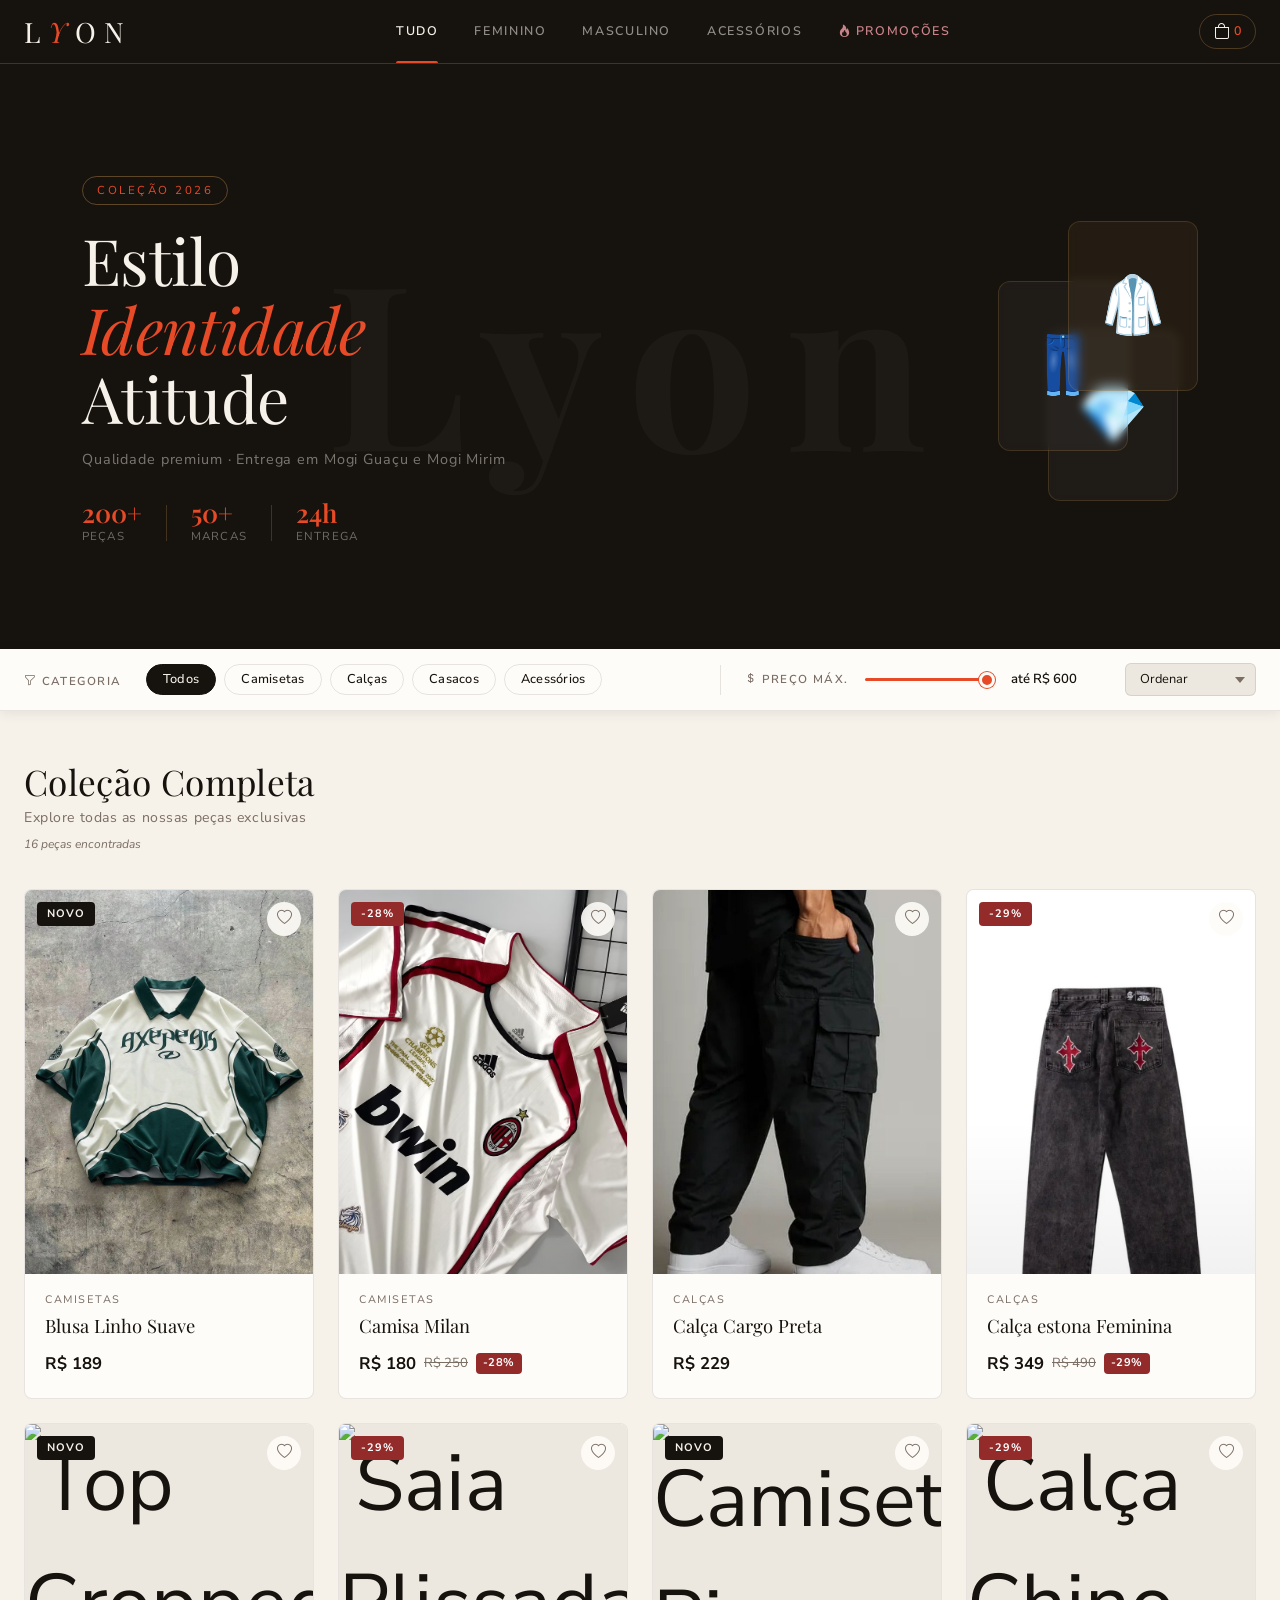
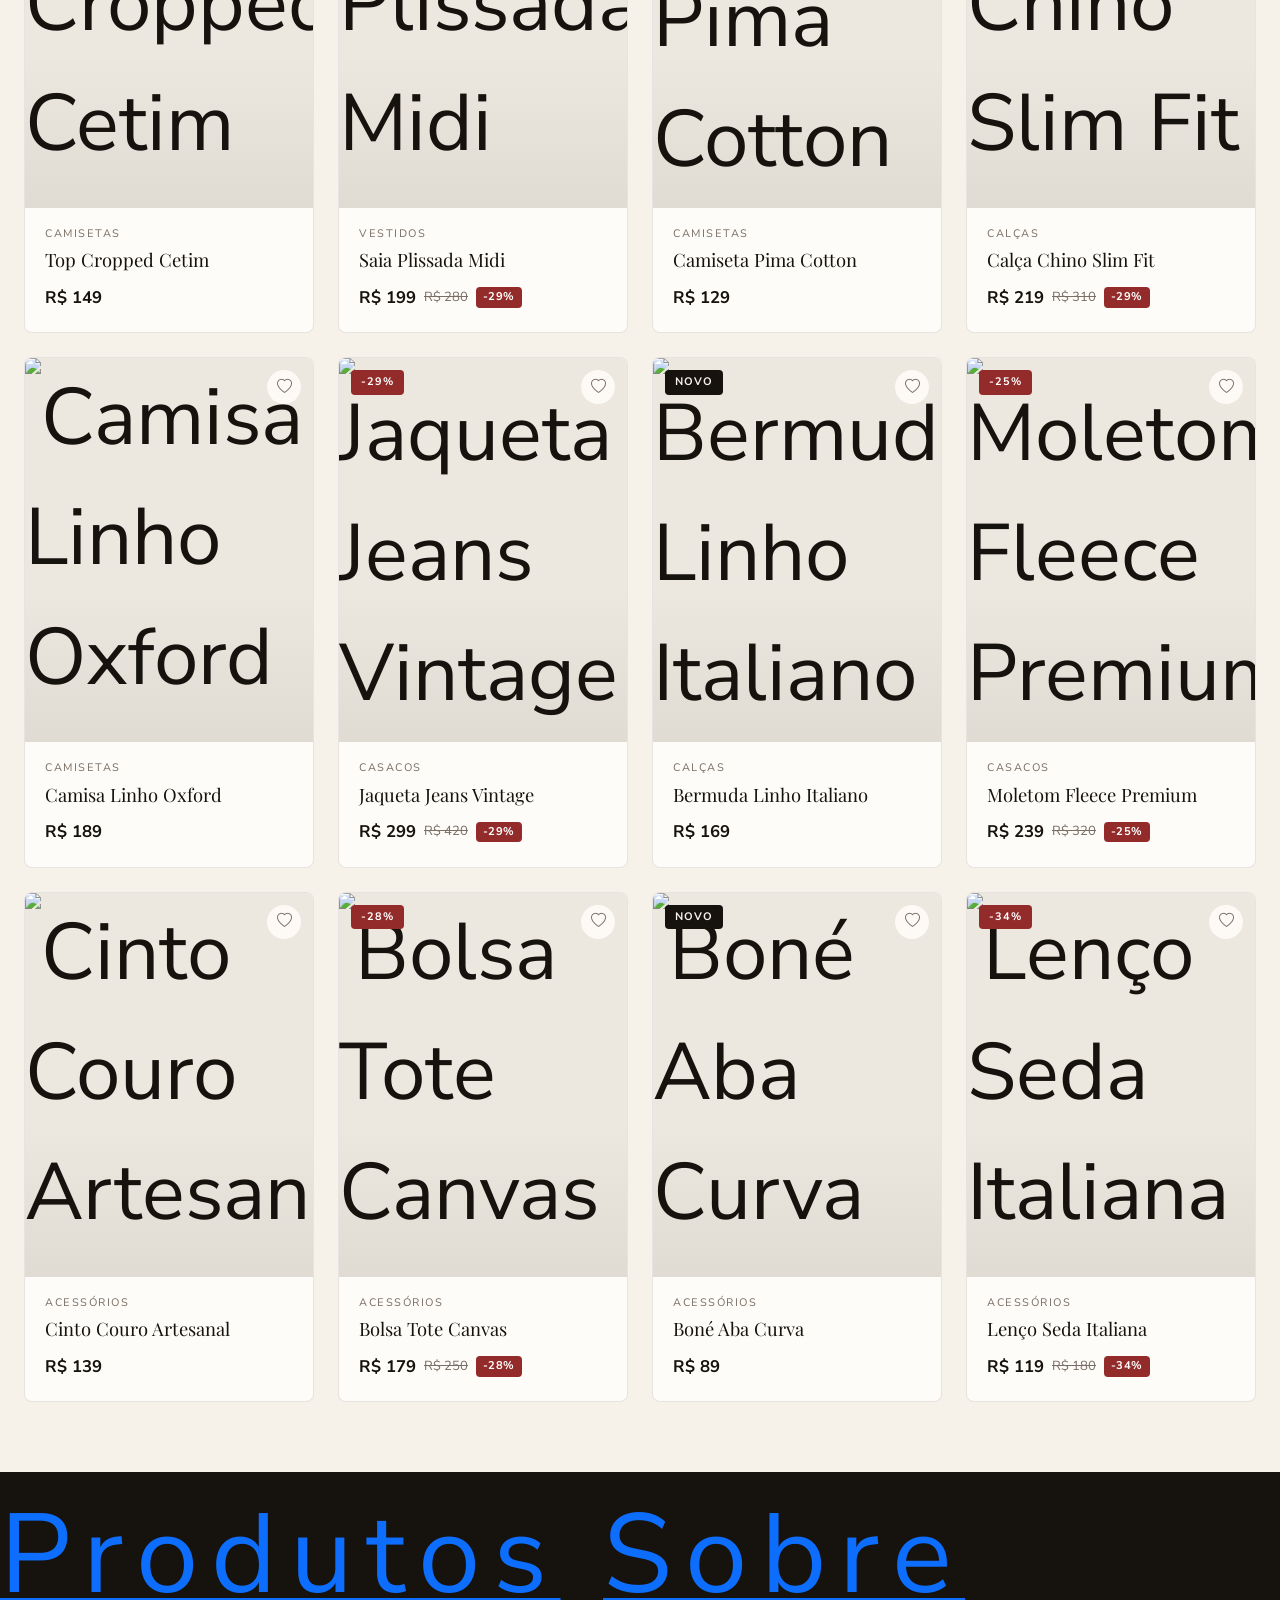
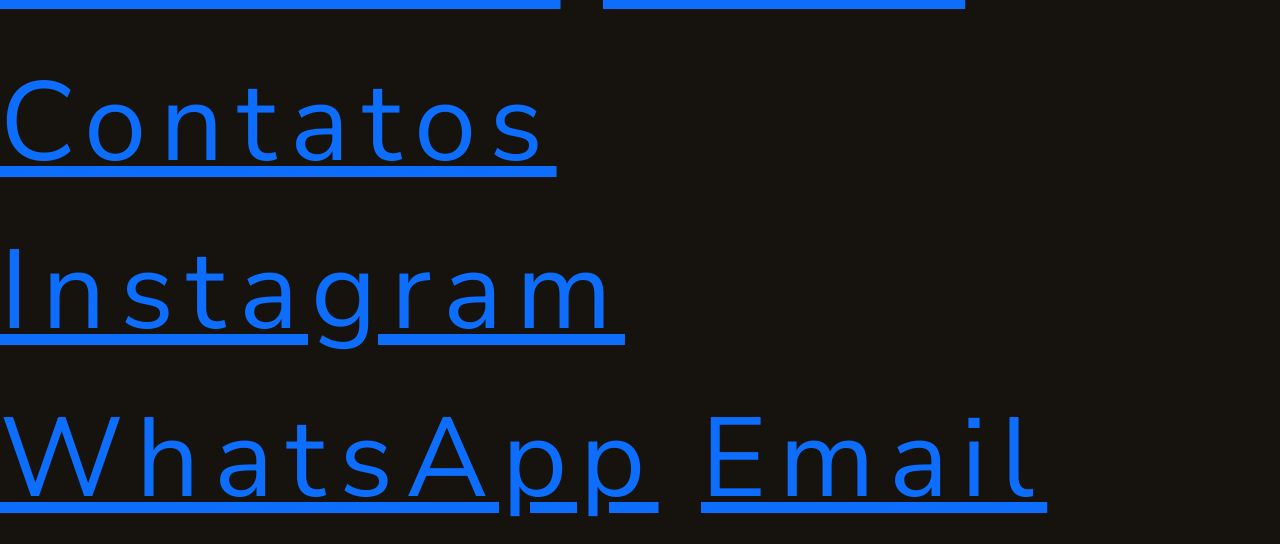
==== commit 855ec50d: "update" ====
--- a/index.html
+++ b/index.html
@@ -206,8 +206,15 @@
         <div class="row g-4" id="promo-grid"></div>
       </div>
     </section>
-
   </main>
+  <footer class="footer">
+    <a href="#">Produtos</a>
+    <a href="#">Sobre</a>
+    <a href="#">Contatos</a><br>
+    <a href="https://www.instagram.com/lyonstreetwear.mg/">Instagram</a>
+    <a href="https://web.whatsapp.com/">WhatsApp</a>
+    <a href="www.google.com">Email</a>
+  </footer>
 
   <div class="modal fade" id="productModal" tabindex="-1" aria-hidden="true">
     <div class="modal-dialog modal-lg modal-dialog-centered">
@@ -241,7 +248,6 @@
               <div class="modal-preco d-flex align-items-center gap-2" id="modalPrices"></div>
 
               <p class="modal-descricao" id="modalDesc"></p>
-
               <div class="modal-tamanhos" id="modalSizesBlock">
                 <div class="tamanhos-label">Selecionar tamanho</div>
                 <div class="tamanhos-lista d-flex flex-wrap gap-2" id="modalSizes"></div>
--- a/style.css
+++ b/style.css
@@ -1024,3 +1024,11 @@
   transition: color var(--transicao);
 }
 .registro-link:hover { color: var(--gold-light); }
+
+footer{
+  background: var(--dark);
+  font-size: clamp(7rem, 7vw, 7rem);
+
+  color: rgba(255,255,255,0.03);
+  letter-spacing: 0.12em;
+}
